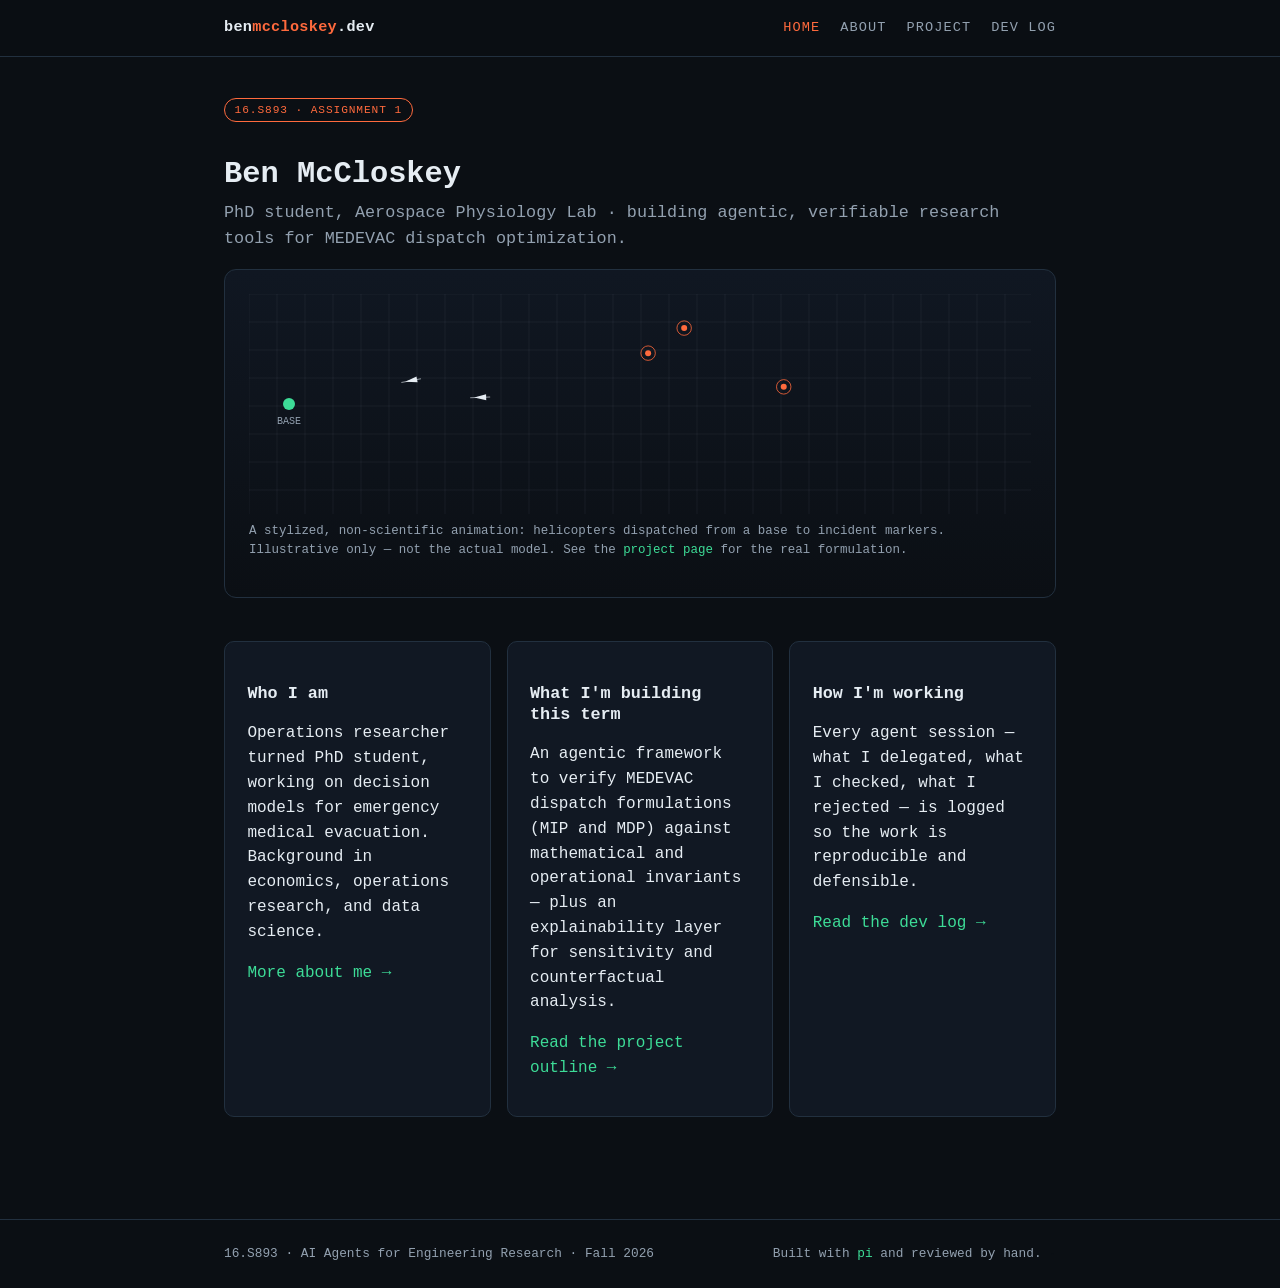
==== index.html @ aaf3ece5 "Add portfolio site draft (Assignment 1) Multi-page static site: home, about, project, dev log. Anima" ====
<!doctype html>
<html lang="en">
<head>
  <meta charset="utf-8" />
  <meta name="viewport" content="width=device-width, initial-scale=1" />
  <title>Ben McCloskey — 16.S893 Portfolio</title>
  <link rel="stylesheet" href="css/style.css" />
</head>
<body>
  <main>
    <div class="wrap">
      <span class="tag">16.S893 &middot; Assignment 1</span>
      <h1>Ben McCloskey</h1>
      <p class="lede">PhD student, Aerospace Physiology Lab &middot; building agentic, verifiable research tools for MEDEVAC dispatch optimization.</p>

      <div class="hero">
        <canvas id="dispatch-canvas" aria-label="Animated stylized MEDEVAC dispatch simulation" role="img"></canvas>
        <p class="hero-caption">A stylized, non-scientific animation: helicopters dispatched from a base to incident markers. Illustrative only — not the actual model. See the <a href="project.html">project page</a> for the real formulation.</p>
      </div>

      <div class="grid">
        <div class="card">
          <h3>Who I am</h3>
          <p>Operations researcher turned PhD student, working on decision models for emergency medical evacuation. Background in economics, operations research, and data science.</p>
          <p><a href="about.html">More about me →</a></p>
        </div>
        <div class="card">
          <h3>What I'm building this term</h3>
          <p>An agentic framework to verify MEDEVAC dispatch formulations (MIP and MDP) against mathematical and operational invariants — plus an explainability layer for sensitivity and counterfactual analysis.</p>
          <p><a href="project.html">Read the project outline →</a></p>
        </div>
        <div class="card">
          <h3>How I'm working</h3>
          <p>Every agent session — what I delegated, what I checked, what I rejected — is logged so the work is reproducible and defensible.</p>
          <p><a href="devlog.html">Read the dev log →</a></p>
        </div>
      </div>
    </div>
  </main>

  <script src="js/layout.js"></script>
  <script src="js/dispatch.js"></script>
</body>
</html>
---- css/style.css ----
:root {
  --bg: #0b0f14;
  --bg-panel: #111823;
  --fg: #e6edf3;
  --muted: #93a1b0;
  --accent: #ff6a3d;
  --accent-2: #3ddc97;
  --line: #22303f;
  --max-w: 880px;
}

* { box-sizing: border-box; }

html, body {
  margin: 0;
  padding: 0;
  background: var(--bg);
  color: var(--fg);
  font-family: "IBM Plex Mono", "SFMono-Regular", Consolas, monospace;
  line-height: 1.55;
}

a { color: var(--accent-2); text-decoration: none; }
a:hover { text-decoration: underline; }

.wrap {
  max-width: var(--max-w);
  margin: 0 auto;
  padding: 0 1.5rem;
}

header.site-header {
  border-bottom: 1px solid var(--line);
  padding: 1rem 0;
  position: sticky;
  top: 0;
  background: rgba(11, 15, 20, 0.92);
  backdrop-filter: blur(6px);
  z-index: 50;
}

.site-header .wrap {
  display: flex;
  align-items: center;
  justify-content: space-between;
  flex-wrap: wrap;
  gap: 0.75rem;
}

.brand {
  font-weight: 700;
  letter-spacing: 0.02em;
  color: var(--fg);
  font-size: 0.95rem;
}

.brand span { color: var(--accent); }

nav.main-nav ul {
  list-style: none;
  display: flex;
  gap: 1.25rem;
  margin: 0;
  padding: 0;
  font-size: 0.85rem;
}

nav.main-nav a {
  color: var(--muted);
  text-transform: uppercase;
  letter-spacing: 0.08em;
}

nav.main-nav a.active,
nav.main-nav a:hover {
  color: var(--accent);
  text-decoration: none;
}

main {
  padding: 2.5rem 0 4rem;
}

h1, h2, h3 {
  font-weight: 700;
  line-height: 1.25;
}

h1 { font-size: 1.9rem; margin-bottom: 0.4rem; }
h2 { font-size: 1.25rem; margin-top: 2.2rem; color: var(--accent-2); }
h3 { font-size: 1.05rem; margin-top: 1.4rem; }

p.lede {
  color: var(--muted);
  font-size: 1.05rem;
  margin-top: 0.2rem;
}

.tag {
  display: inline-block;
  font-size: 0.7rem;
  letter-spacing: 0.08em;
  text-transform: uppercase;
  color: var(--accent);
  border: 1px solid var(--accent);
  border-radius: 999px;
  padding: 0.15rem 0.6rem;
  margin-bottom: 0.8rem;
}

.card {
  background: var(--bg-panel);
  border: 1px solid var(--line);
  border-radius: 10px;
  padding: 1.2rem 1.4rem;
  margin: 1.2rem 0;
}

.grid {
  display: grid;
  grid-template-columns: repeat(auto-fit, minmax(220px, 1fr));
  gap: 1rem;
  margin: 1.2rem 0;
}

ul.clean { padding-left: 1.1rem; }
ul.clean li { margin-bottom: 0.4rem; }

table {
  width: 100%;
  border-collapse: collapse;
  margin: 1rem 0;
  font-size: 0.85rem;
}

th, td {
  text-align: left;
  padding: 0.5rem 0.6rem;
  border-bottom: 1px solid var(--line);
  vertical-align: top;
}

th { color: var(--muted); text-transform: uppercase; font-size: 0.72rem; letter-spacing: 0.05em; }

footer.site-footer {
  border-top: 1px solid var(--line);
  padding: 1.5rem 0;
  color: var(--muted);
  font-size: 0.8rem;
}

footer.site-footer .wrap {
  display: flex;
  justify-content: space-between;
  flex-wrap: wrap;
  gap: 0.5rem;
}

.egg-dot {
  color: var(--bg);
  cursor: default;
  user-select: none;
  font-size: 0.7rem;
}

.egg-dot:hover { color: var(--line); }

/* ---- Hero / animation ---- */

.hero {
  border: 1px solid var(--line);
  border-radius: 12px;
  background: linear-gradient(180deg, #101722, #0b0f14);
  padding: 1.5rem;
  margin-bottom: 1.5rem;
  overflow: hidden;
  position: relative;
}

#dispatch-canvas {
  width: 100%;
  height: 220px;
  display: block;
}

.hero-caption {
  color: var(--muted);
  font-size: 0.78rem;
  margin-top: 0.5rem;
}

/* ---- Devlog ---- */

.log-entry {
  border-left: 2px solid var(--line);
  padding-left: 1rem;
  margin-bottom: 1.6rem;
}

.log-entry .log-date {
  color: var(--accent);
  font-size: 0.78rem;
  letter-spacing: 0.05em;
  text-transform: uppercase;
}

.badge {
  display: inline-block;
  font-size: 0.68rem;
  padding: 0.1rem 0.45rem;
  border-radius: 4px;
  margin-right: 0.3rem;
  text-transform: uppercase;
  letter-spacing: 0.04em;
}

.badge.delegated { background: rgba(61, 220, 151, 0.12); color: var(--accent-2); border: 1px solid rgba(61,220,151,0.35); }
.badge.checked   { background: rgba(255, 106, 61, 0.12); color: var(--accent); border: 1px solid rgba(255,106,61,0.35); }
.badge.rejected  { background: rgba(255, 255, 255, 0.08); color: var(--muted); border: 1px solid var(--line); }

/* ---- Easter egg overlay ---- */

#egg-overlay {
  position: fixed;
  inset: 0;
  pointer-events: none;
  z-index: 999;
  overflow: hidden;
  display: none;
}

#egg-overlay.active { display: block; }

.heli {
  position: absolute;
  top: 40%;
  left: -10%;
  font-size: 2.4rem;
  transform: scaleX(-1);
  animation: fly 3.2s linear forwards;
}

@keyframes fly {
  from { left: -10%; top: 60%; }
  to   { left: 110%; top: 15%; }
}

.egg-note {
  position: fixed;
  bottom: 1.5rem;
  right: 1.5rem;
  background: var(--bg-panel);
  border: 1px solid var(--accent);
  color: var(--fg);
  padding: 0.7rem 1rem;
  border-radius: 8px;
  font-size: 0.8rem;
  max-width: 260px;
  opacity: 0;
  transition: opacity 0.4s ease;
}

.egg-note.show { opacity: 1; }

@media (max-width: 600px) {
  nav.main-nav ul { gap: 0.8rem; font-size: 0.75rem; }
  h1 { font-size: 1.5rem; }
}
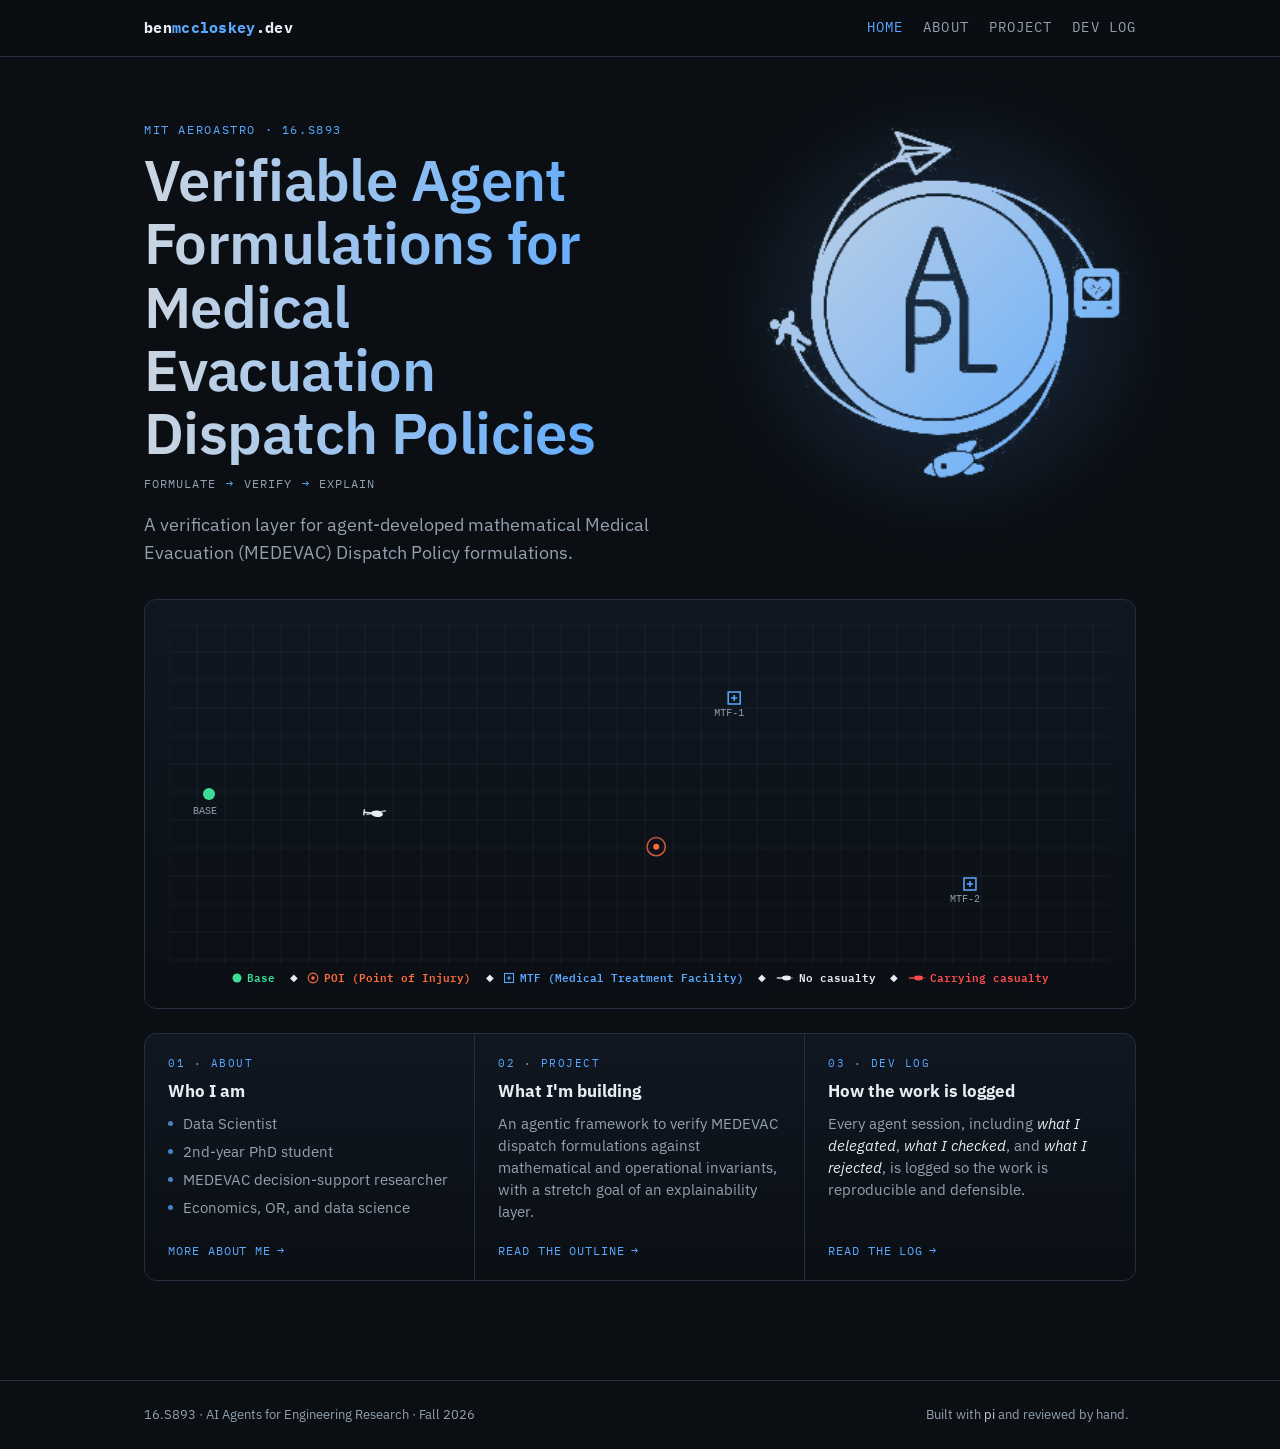
==== commit a7987145: "Update portfolio site and project proposal" ====
--- a/index.html
+++ b/index.html
@@ -4,41 +4,82 @@
   <meta charset="utf-8" />
   <meta name="viewport" content="width=device-width, initial-scale=1" />
   <title>Ben McCloskey — 16.S893 Portfolio</title>
-  <link rel="stylesheet" href="css/style.css" />
+  <link rel="preconnect" href="https://fonts.googleapis.com" />
+  <link rel="preconnect" href="https://fonts.gstatic.com" crossorigin />
+  <link href="https://fonts.googleapis.com/css2?family=IBM+Plex+Mono:wght@400;500;600;700&family=IBM+Plex+Sans:wght@400;500;600;700&display=swap" rel="stylesheet" />
+  <link rel="stylesheet" href="css/style.css?v=15" />
+  <noscript><style>body{opacity:1 !important;}</style></noscript>
 </head>
 <body>
   <main>
     <div class="wrap">
-      <span class="tag">16.S893 &middot; Assignment 1</span>
-      <h1>Ben McCloskey</h1>
-      <p class="lede">PhD student, Aerospace Physiology Lab &middot; building agentic, verifiable research tools for MEDEVAC dispatch optimization.</p>
+      <div class="hero-top">
+        <div class="hero-text">
+          <span class="eyebrow">MIT AeroAstro &middot; 16.S893</span>
+          <h1 class="hero-title">Verifiable Agent Formulations for Medical Evacuation Dispatch Policies</h1>
+          <p class="pipeline">Formulate <span class="arrow">&rarr;</span> Verify <span class="arrow">&rarr;</span> Explain</p>
+          <p class="lede">A verification layer for agent-developed mathematical Medical Evacuation (MEDEVAC) Dispatch Policy formulations.</p>
+        </div>
+        <div class="hero-figure">
+          <span class="apl-mark" role="img" aria-label="APL logo"></span>
+        </div>
+      </div>
 
       <div class="hero">
         <canvas id="dispatch-canvas" aria-label="Animated stylized MEDEVAC dispatch simulation" role="img"></canvas>
-        <p class="hero-caption">A stylized, non-scientific animation: helicopters dispatched from a base to incident markers. Illustrative only — not the actual model. See the <a href="project.html">project page</a> for the real formulation.</p>
+        <ul class="hero-legend">
+          <li class="legend-base">
+            <svg class="icon" viewBox="0 0 16 16" width="12" height="12" aria-hidden="true"><circle cx="8" cy="8" r="6" fill="currentColor"/></svg>
+            Base
+          </li>
+          <li class="legend-poi">
+            <svg class="icon" viewBox="0 0 16 16" width="12" height="12" aria-hidden="true"><circle cx="8" cy="8" r="6.5" fill="none" stroke="currentColor" stroke-width="1.4"/><circle cx="8" cy="8" r="2.4" fill="currentColor"/></svg>
+            POI (Point of Injury)
+          </li>
+          <li class="legend-mtf">
+            <svg class="icon" viewBox="0 0 16 16" width="12" height="12" aria-hidden="true"><rect x="2" y="2" width="12" height="12" fill="none" stroke="currentColor" stroke-width="1.4"/><path d="M8 5v6M5 8h6" stroke="currentColor" stroke-width="1.4"/></svg>
+            MTF (Medical Treatment Facility)
+          </li>
+          <li class="legend-heli-empty">
+            <svg class="icon" viewBox="0 0 24 16" width="18" height="12" aria-hidden="true"><line x1="1" y1="8" x2="9" y2="8" stroke="currentColor" stroke-width="1.6"/><ellipse cx="14" cy="8" rx="6" ry="3.2" fill="currentColor"/><line x1="3" y1="8" x2="23" y2="8" stroke="currentColor" stroke-width="1" opacity="0.6"/></svg>
+            No casualty
+          </li>
+          <li class="legend-heli-casualty">
+            <svg class="icon" viewBox="0 0 24 16" width="18" height="12" aria-hidden="true"><line x1="1" y1="8" x2="9" y2="8" stroke="currentColor" stroke-width="1.6"/><ellipse cx="14" cy="8" rx="6" ry="3.2" fill="currentColor"/><line x1="3" y1="8" x2="23" y2="8" stroke="currentColor" stroke-width="1" opacity="0.6"/></svg>
+            Carrying casualty
+          </li>
+        </ul>
       </div>
 
-      <div class="grid">
-        <div class="card">
+      <div class="entry-grid">
+        <article class="entry-card">
+          <span class="entry-kicker">01 &middot; About</span>
           <h3>Who I am</h3>
-          <p>Operations researcher turned PhD student, working on decision models for emergency medical evacuation. Background in economics, operations research, and data science.</p>
-          <p><a href="about.html">More about me →</a></p>
-        </div>
-        <div class="card">
-          <h3>What I'm building this term</h3>
-          <p>An agentic framework to verify MEDEVAC dispatch formulations (MIP and MDP) against mathematical and operational invariants — plus an explainability layer for sensitivity and counterfactual analysis.</p>
-          <p><a href="project.html">Read the project outline →</a></p>
-        </div>
-        <div class="card">
-          <h3>How I'm working</h3>
-          <p>Every agent session — what I delegated, what I checked, what I rejected — is logged so the work is reproducible and defensible.</p>
-          <p><a href="devlog.html">Read the dev log →</a></p>
-        </div>
+          <ul class="entry-list">
+            <li>Data Scientist</li>
+            <li>2nd-year PhD student</li>
+            <li>MEDEVAC decision-support researcher</li>
+            <li>Economics, OR, and data science</li>
+          </ul>
+          <a class="entry-link" href="about.html">More about me <span aria-hidden="true">&rarr;</span></a>
+        </article>
+        <article class="entry-card">
+          <span class="entry-kicker">02 &middot; Project</span>
+          <h3>What I'm building</h3>
+          <p>An agentic framework to verify MEDEVAC dispatch formulations against mathematical and operational invariants, with a stretch goal of an explainability layer.</p>
+          <a class="entry-link" href="project.html">Read the outline <span aria-hidden="true">&rarr;</span></a>
+        </article>
+        <article class="entry-card">
+          <span class="entry-kicker">03 &middot; Dev log</span>
+          <h3>How the work is logged</h3>
+          <p>Every agent session, including <em>what I delegated</em>, <em>what I checked</em>, and <em>what I rejected</em>, is logged so the work is reproducible and defensible.</p>
+          <a class="entry-link" href="devlog.html">Read the log <span aria-hidden="true">&rarr;</span></a>
+        </article>
       </div>
     </div>
   </main>
 
-  <script src="js/layout.js"></script>
+  <script src="js/layout.js?v=5"></script>
   <script src="js/dispatch.js"></script>
 </body>
 </html>
--- a/css/style.css
+++ b/css/style.css
@@ -3,10 +3,12 @@
   --bg-panel: #111823;
   --fg: #e6edf3;
   --muted: #93a1b0;
-  --accent: #ff6a3d;
-  --accent-2: #3ddc97;
+  --accent: #5aa9ff;
+  --accent-2: #cbd5e1;
   --line: #22303f;
-  --max-w: 880px;
+  --max-w: 1040px;
+  --font-sans: "IBM Plex Sans", -apple-system, BlinkMacSystemFont, "Segoe UI", sans-serif;
+  --font-mono: "IBM Plex Mono", "SFMono-Regular", Consolas, monospace;
 }
 
 * { box-sizing: border-box; }
@@ -16,7 +18,7 @@
   padding: 0;
   background: var(--bg);
   color: var(--fg);
-  font-family: "IBM Plex Mono", "SFMono-Regular", Consolas, monospace;
+  font-family: var(--font-sans);
   line-height: 1.55;
 }
 
@@ -48,6 +50,7 @@
 }
 
 .brand {
+  font-family: var(--font-mono);
   font-weight: 700;
   letter-spacing: 0.02em;
   color: var(--fg);
@@ -63,6 +66,7 @@
   margin: 0;
   padding: 0;
   font-size: 0.85rem;
+  font-family: var(--font-mono);
 }
 
 nav.main-nav a {
@@ -78,7 +82,7 @@
 }
 
 main {
-  padding: 2.5rem 0 4rem;
+  padding: 4rem 0 5rem;
 }
 
 h1, h2, h3 {
@@ -90,14 +94,116 @@
 h2 { font-size: 1.25rem; margin-top: 2.2rem; color: var(--accent-2); }
 h3 { font-size: 1.05rem; margin-top: 1.4rem; }
 
+.eyebrow {
+  display: block;
+  font-family: var(--font-mono);
+  font-size: 0.72rem;
+  letter-spacing: 0.14em;
+  text-transform: uppercase;
+  color: var(--accent);
+  margin-bottom: 0.6rem;
+}
+
+.hero-top {
+  display: flex;
+  align-items: flex-start;
+  justify-content: space-between;
+  gap: 2rem;
+}
+
+.hero-text {
+  flex: 1 1 auto;
+  min-width: 0;
+}
+
+.hero-figure {
+  flex: 0 0 auto;
+  display: flex;
+  align-items: center;
+  justify-content: center;
+  padding-top: 0.4rem;
+  position: relative;
+}
+
+.hero-figure::before {
+  content: "";
+  position: absolute;
+  inset: -10%;
+  border-radius: 50%;
+  background: radial-gradient(circle, rgba(90, 169, 255, 0.22), rgba(90, 169, 255, 0) 70%);
+  filter: blur(18px);
+  z-index: 0;
+}
+
+.apl-mark {
+  display: block;
+  width: clamp(200px, 30vw, 380px);
+  height: clamp(200px, 30vw, 380px);
+  position: relative;
+  z-index: 1;
+  background: linear-gradient(135deg, var(--accent-2), var(--accent));
+  -webkit-mask-image: url("../figures/apl-logo-transparent.png");
+  mask-image: url("../figures/apl-logo-transparent.png");
+  -webkit-mask-repeat: no-repeat;
+  mask-repeat: no-repeat;
+  -webkit-mask-size: contain;
+  mask-size: contain;
+  -webkit-mask-position: center;
+  mask-position: center;
+  filter: drop-shadow(0 0 0.5rem rgba(90, 169, 255, 0.5))
+          drop-shadow(0 0 1.5rem rgba(203, 213, 225, 0.3));
+}
+
+@media (max-width: 640px) {
+  .hero-top {
+    flex-direction: column;
+    align-items: flex-start;
+  }
+
+  .hero-figure {
+    padding-top: 0;
+  }
+}
+
+.hero-title {
+  font-size: clamp(2.2rem, 6vw, 3.6rem);
+  font-weight: 600;
+  letter-spacing: -0.01em;
+  line-height: 1.1;
+  max-width: 14ch;
+  margin: 0 0 0.6rem;
+  background: linear-gradient(90deg, var(--accent-2), var(--accent));
+  -webkit-background-clip: text;
+  background-clip: text;
+  -webkit-text-fill-color: transparent;
+  color: transparent;
+}
+
+.pipeline {
+  font-family: var(--font-mono);
+  text-transform: uppercase;
+  letter-spacing: 0.08em;
+  font-size: 0.78rem;
+  color: var(--muted);
+  margin: 0 0 1rem;
+}
+
+.pipeline .arrow {
+  color: var(--accent);
+  margin: 0 0.15em;
+}
+
 p.lede {
   color: var(--muted);
-  font-size: 1.05rem;
+  font-size: 1.15rem;
+  max-width: 36em;
   margin-top: 0.2rem;
+  margin-bottom: 2rem;
 }
 
 .tag {
   display: inline-block;
+  font-family: var(--font-mono);
   font-size: 0.7rem;
   letter-spacing: 0.08em;
   text-transform: uppercase;
@@ -106,6 +212,71 @@
   border-radius: 999px;
   padding: 0.15rem 0.6rem;
   margin-bottom: 0.8rem;
+}
+
+.avatar {
+  display: block;
+  width: 220px;
+  height: 220px;
+  margin: 0 auto 1.2rem;
+  border-radius: 50%;
+  object-fit: cover;
+}
+
+.about-title {
+  text-align: center;
+}
+
+.about-lede {
+  text-align: center;
+  margin: 0 auto 2rem;
+}
+
+.social-links {
+  display: flex;
+  justify-content: center;
+  gap: 1.6rem;
+  margin-top: 0.8rem;
+}
+
+.social-links a {
+  display: inline-flex;
+  align-items: center;
+  justify-content: center;
+  color: var(--muted);
+  transition: color 0.15s ease;
+}
+
+.social-links a:hover,
+.social-links a:focus-visible {
+  color: var(--accent);
+}
+
+ul.social-links-list {
+  display: flex;
+  justify-content: center;
+  align-items: center;
+  gap: 2rem;
+  list-style: none;
+  padding-left: 0;
+  margin: 2rem 0 0;
+}
+
+ul.social-links-list li {
+  margin-bottom: 0;
+}
+
+ul.social-links-list a {
+  display: inline-flex;
+  align-items: center;
+  justify-content: center;
+  color: var(--muted);
+  transition: color 0.15s ease;
+}
+
+ul.social-links-list a:hover,
+ul.social-links-list a:focus-visible {
+  color: var(--accent);
 }
 
 .card {
@@ -113,7 +284,24 @@
   border: 1px solid var(--line);
   border-radius: 10px;
   padding: 1.2rem 1.4rem;
-  margin: 1.2rem 0;
+}
+
+.card h3 { margin-top: 0; }
+
+.about-card {
+  margin-bottom: 2.4rem;
+}
+
+.about-card .entry-kicker {
+  font-size: 1.15rem;
+  letter-spacing: 0.08em;
+  margin-bottom: 0.9rem;
+}
+
+.about-card .entry-list li {
+  font-size: 1.08rem;
+  line-height: 1.6;
+  color: var(--fg);
 }
 
 .grid {
@@ -121,6 +309,246 @@
   grid-template-columns: repeat(auto-fit, minmax(220px, 1fr));
   gap: 1rem;
   margin: 1.2rem 0;
+}
+
+.grid .card { margin: 0; }
+
+.photo-grid {
+  display: grid;
+  grid-template-columns: repeat(3, minmax(0, 1fr));
+  gap: 0.9rem;
+  margin: 1.4rem 0 2rem;
+}
+
+.photo-grid figure {
+  position: relative;
+  margin: 0;
+  border-radius: 10px;
+  overflow: hidden;
+  border: 1px solid var(--line);
+  background: var(--bg-panel);
+}
+
+.photo-grid img {
+  display: block;
+  width: 100%;
+  height: 190px;
+  object-fit: cover;
+}
+
+.photo-grid figcaption {
+  position: absolute;
+  inset: auto 0 0 0;
+  padding: 0.5rem 0.6rem;
+  font-size: 0.7rem;
+  line-height: 1.35;
+  color: var(--fg);
+  background: linear-gradient(180deg, rgba(11,15,20,0) 0%, rgba(11,15,20,0.92) 55%);
+  opacity: 0;
+  transform: translateY(6px);
+  transition: opacity 160ms ease, transform 160ms ease;
+}
+
+.photo-grid figure:hover figcaption,
+.photo-grid figure:focus-within figcaption {
+  opacity: 1;
+  transform: translateY(0);
+}
+
+.photo-grid figcaption a {
+  color: var(--accent-2);
+}
+
+.photo-grid figcaption a:hover {
+  color: var(--accent);
+}
+
+.photo-grid a.photo-link {
+  display: block;
+}
+
+.photo-grid a.photo-link:focus-visible {
+  outline: 2px solid var(--accent);
+  outline-offset: 2px;
+}
+
+@media (max-width: 700px) {
+  .photo-grid {
+    grid-template-columns: 1fr;
+  }
+}
+
+.entry-grid {
+  display: grid;
+  grid-template-columns: repeat(3, minmax(0, 1fr));
+  gap: 0;
+  margin: 0 0 1.2rem;
+  border: 1px solid var(--line);
+  border-radius: 12px;
+  overflow: hidden;
+  background: linear-gradient(180deg, #101722, #0b0f14);
+}
+
+.entry-card {
+  display: flex;
+  flex-direction: column;
+  min-width: 0;
+  padding: 1.35rem 1.45rem 1.25rem;
+  border-right: 1px solid var(--line);
+  transition: background 180ms ease;
+  position: relative;
+  overflow: hidden;
+}
+
+.entry-card:last-child {
+  border-right: none;
+}
+
+.entry-card:hover {
+  background: rgba(90, 169, 255, 0.05);
+}
+
+.entry-kicker {
+  display: block;
+  font-family: var(--font-mono);
+  font-size: 0.68rem;
+  letter-spacing: 0.14em;
+  text-transform: uppercase;
+  color: var(--accent);
+  margin-bottom: 0.55rem;
+}
+
+.entry-card h3 {
+  margin: 0 0 0.7rem;
+  font-size: 1.05rem;
+  line-height: 1.25;
+}
+
+.entry-card p {
+  color: var(--muted);
+  font-size: 0.92rem;
+  line-height: 1.5;
+  margin: 0 0 1.15rem;
+  flex: 1 1 auto;
+  min-width: 0;
+  max-width: 100%;
+  white-space: normal;
+  overflow-wrap: break-word;
+}
+
+.entry-card em {
+  font-style: italic;
+  color: var(--fg);
+}
+
+.entry-list {
+  list-style: none;
+  margin: 0 0 1.15rem;
+  padding: 0;
+  flex: 1 1 auto;
+  min-width: 0;
+}
+
+.entry-list li {
+  position: relative;
+  padding-left: 0.9rem;
+  margin-bottom: 0.42rem;
+  color: var(--muted);
+  font-size: 0.92rem;
+  line-height: 1.45;
+}
+
+.entry-list li:last-child {
+  margin-bottom: 0;
+}
+
+.entry-list li::before {
+  content: "";
+  position: absolute;
+  left: 0;
+  top: 0.55em;
+  width: 0.32rem;
+  height: 0.32rem;
+  border-radius: 50%;
+  background: var(--accent);
+  opacity: 0.75;
+}
+
+.entry-sublist {
+  list-style: none;
+  margin: 0.5rem 0 0.42rem;
+  padding: 0;
+}
+
+.entry-sublist li {
+  position: relative;
+  padding-left: 2rem;
+  margin-bottom: 0.42rem;
+  color: var(--muted);
+  font-size: 0.92rem;
+  line-height: 1.45;
+}
+
+.entry-sublist li:last-child {
+  margin-bottom: 0;
+}
+
+.entry-sublist li::before {
+  content: "";
+  position: absolute;
+  left: 1.15rem;
+  top: 0.55em;
+  width: 0.26rem;
+  height: 0.26rem;
+  border-radius: 50%;
+  background: var(--accent);
+  opacity: 0.55;
+}
+
+.about-card .entry-sublist li {
+  font-size: 0.96rem;
+  line-height: 1.5;
+  color: var(--fg);
+}
+
+.entry-link {
+  font-family: var(--font-mono);
+  font-size: 0.72rem;
+  letter-spacing: 0.08em;
+  text-transform: uppercase;
+  color: var(--accent);
+  margin-top: auto;
+  display: inline-flex;
+  align-items: center;
+  gap: 0.35rem;
+  width: fit-content;
+}
+
+.entry-link::after {
+  content: "";
+  position: absolute;
+  inset: 0;
+}
+
+.entry-link:hover {
+  color: var(--fg);
+  text-decoration: none;
+}
+
+@media (max-width: 800px) {
+  .entry-grid {
+    grid-template-columns: 1fr;
+  }
+
+  .entry-card {
+    border-right: none;
+    border-bottom: 1px solid var(--line);
+    padding: 1.25rem 1.2rem 1.15rem;
+  }
+
+  .entry-card:last-child {
+    border-bottom: none;
+  }
 }
 
 ul.clean { padding-left: 1.1rem; }
@@ -179,15 +607,52 @@
 
 #dispatch-canvas {
   width: 100%;
-  height: 220px;
+  height: 340px;
   display: block;
 }
 
-.hero-caption {
-  color: var(--muted);
-  font-size: 0.78rem;
-  margin-top: 0.5rem;
-}
+.hero-legend {
+  display: flex;
+  flex-wrap: nowrap;
+  align-items: center;
+  justify-content: center;
+  gap: 0;
+  list-style: none;
+  margin: 0.5rem 0 0;
+  padding: 0;
+  font-family: var(--font-mono);
+  font-size: 0.66rem;
+  line-height: 1;
+  overflow-x: auto;
+  white-space: nowrap;
+  text-align: center;
+}
+
+.hero-legend li {
+  display: flex;
+  align-items: center;
+  gap: 0.3rem;
+  font-weight: 600;
+}
+
+.hero-legend li:not(:last-child)::after {
+  content: "\25C6"; /* white diamond separator */
+  color: #e6edf3;
+  margin: 0 0.6rem;
+  font-weight: 400;
+  font-size: 0.6rem;
+}
+
+.hero-legend .icon {
+  flex: none;
+  display: block;
+}
+
+.legend-base { color: #3ddc97; }
+.legend-poi { color: #ff6a3d; }
+.legend-mtf { color: #5aa9ff; }
+.legend-heli-empty { color: #e6edf3; }
+.legend-heli-casualty { color: #ff4d4f; }
 
 /* ---- Devlog ---- */
 
@@ -214,8 +679,8 @@
   letter-spacing: 0.04em;
 }
 
-.badge.delegated { background: rgba(61, 220, 151, 0.12); color: var(--accent-2); border: 1px solid rgba(61,220,151,0.35); }
-.badge.checked   { background: rgba(255, 106, 61, 0.12); color: var(--accent); border: 1px solid rgba(255,106,61,0.35); }
+.badge.delegated { background: rgba(203, 213, 225, 0.14); color: var(--accent-2); border: 1px solid rgba(203,213,225,0.35); }
+.badge.checked   { background: rgba(90, 169, 255, 0.14); color: var(--accent); border: 1px solid rgba(90,169,255,0.35); }
 .badge.rejected  { background: rgba(255, 255, 255, 0.08); color: var(--muted); border: 1px solid var(--line); }
 
 /* ---- Easter egg overlay ---- */
@@ -265,4 +730,24 @@
 @media (max-width: 600px) {
   nav.main-nav ul { gap: 0.8rem; font-size: 0.75rem; }
   h1 { font-size: 1.5rem; }
-}
+  #dispatch-canvas { height: 220px; }
+}
+
+/* ---- Page transition: fade ---- */
+
+body {
+  opacity: 0;
+  transition: opacity 450ms ease;
+}
+
+body.page-ready {
+  opacity: 1;
+}
+
+body.page-leaving {
+  opacity: 0;
+}
+
+@media (prefers-reduced-motion: reduce) {
+  body { opacity: 1 !important; transition: none !important; }
+}
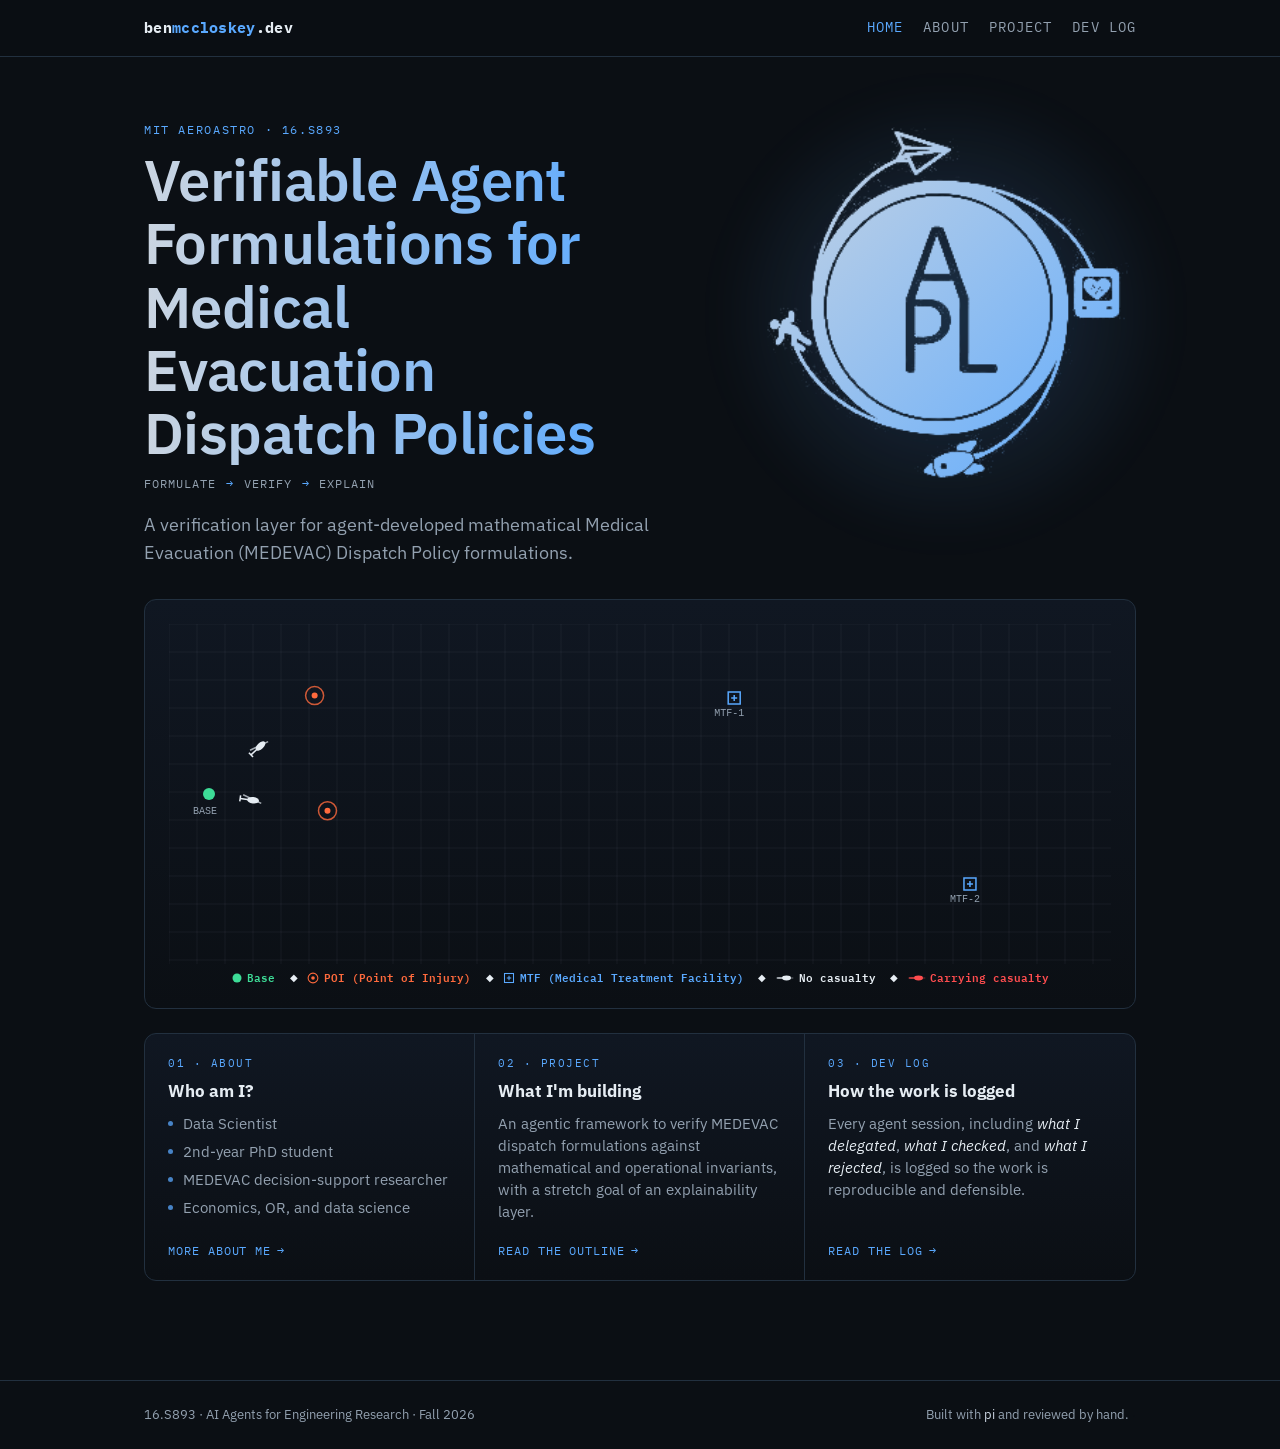
==== commit aa0fd856: "Update portfolio site." ====
--- a/index.html
+++ b/index.html
@@ -54,7 +54,7 @@
       <div class="entry-grid">
         <article class="entry-card">
           <span class="entry-kicker">01 &middot; About</span>
-          <h3>Who I am</h3>
+          <h3>Who am I?</h3>
           <ul class="entry-list">
             <li>Data Scientist</li>
             <li>2nd-year PhD student</li>
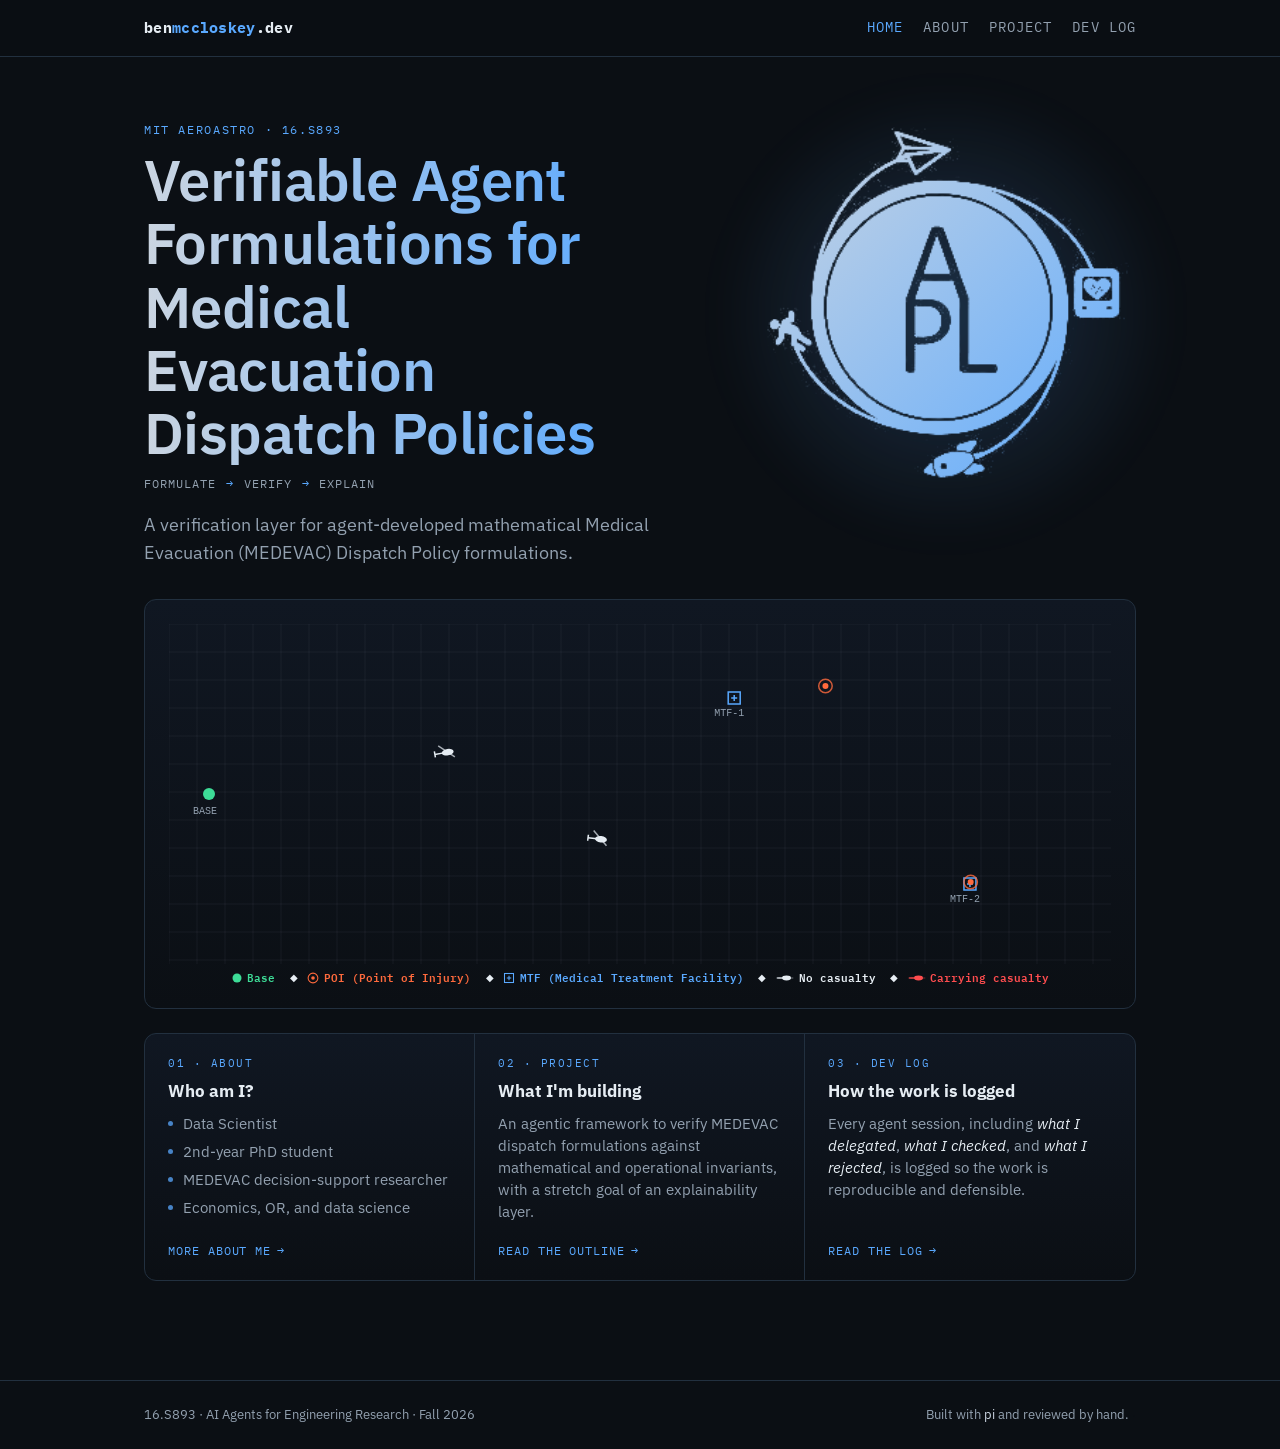
==== commit 4dd5decb: "Restore root Pages entry after moving HTML into pages/" ====
--- a/index.html
+++ b/index.html
@@ -2,84 +2,12 @@
 <html lang="en">
 <head>
   <meta charset="utf-8" />
-  <meta name="viewport" content="width=device-width, initial-scale=1" />
-  <title>Ben McCloskey — 16.S893 Portfolio</title>
-  <link rel="preconnect" href="https://fonts.googleapis.com" />
-  <link rel="preconnect" href="https://fonts.gstatic.com" crossorigin />
-  <link href="https://fonts.googleapis.com/css2?family=IBM+Plex+Mono:wght@400;500;600;700&family=IBM+Plex+Sans:wght@400;500;600;700&display=swap" rel="stylesheet" />
-  <link rel="stylesheet" href="css/style.css?v=15" />
-  <noscript><style>body{opacity:1 !important;}</style></noscript>
+  <meta http-equiv="refresh" content="0; url=pages/index.html" />
+  <link rel="canonical" href="pages/index.html" />
+  <title>Redirecting</title>
+  <script>location.replace("pages/index.html");</script>
 </head>
 <body>
-  <main>
-    <div class="wrap">
-      <div class="hero-top">
-        <div class="hero-text">
-          <span class="eyebrow">MIT AeroAstro &middot; 16.S893</span>
-          <h1 class="hero-title">Verifiable Agent Formulations for Medical Evacuation Dispatch Policies</h1>
-          <p class="pipeline">Formulate <span class="arrow">&rarr;</span> Verify <span class="arrow">&rarr;</span> Explain</p>
-          <p class="lede">A verification layer for agent-developed mathematical Medical Evacuation (MEDEVAC) Dispatch Policy formulations.</p>
-        </div>
-        <div class="hero-figure">
-          <span class="apl-mark" role="img" aria-label="APL logo"></span>
-        </div>
-      </div>
-
-      <div class="hero">
-        <canvas id="dispatch-canvas" aria-label="Animated stylized MEDEVAC dispatch simulation" role="img"></canvas>
-        <ul class="hero-legend">
-          <li class="legend-base">
-            <svg class="icon" viewBox="0 0 16 16" width="12" height="12" aria-hidden="true"><circle cx="8" cy="8" r="6" fill="currentColor"/></svg>
-            Base
-          </li>
-          <li class="legend-poi">
-            <svg class="icon" viewBox="0 0 16 16" width="12" height="12" aria-hidden="true"><circle cx="8" cy="8" r="6.5" fill="none" stroke="currentColor" stroke-width="1.4"/><circle cx="8" cy="8" r="2.4" fill="currentColor"/></svg>
-            POI (Point of Injury)
-          </li>
-          <li class="legend-mtf">
-            <svg class="icon" viewBox="0 0 16 16" width="12" height="12" aria-hidden="true"><rect x="2" y="2" width="12" height="12" fill="none" stroke="currentColor" stroke-width="1.4"/><path d="M8 5v6M5 8h6" stroke="currentColor" stroke-width="1.4"/></svg>
-            MTF (Medical Treatment Facility)
-          </li>
-          <li class="legend-heli-empty">
-            <svg class="icon" viewBox="0 0 24 16" width="18" height="12" aria-hidden="true"><line x1="1" y1="8" x2="9" y2="8" stroke="currentColor" stroke-width="1.6"/><ellipse cx="14" cy="8" rx="6" ry="3.2" fill="currentColor"/><line x1="3" y1="8" x2="23" y2="8" stroke="currentColor" stroke-width="1" opacity="0.6"/></svg>
-            No casualty
-          </li>
-          <li class="legend-heli-casualty">
-            <svg class="icon" viewBox="0 0 24 16" width="18" height="12" aria-hidden="true"><line x1="1" y1="8" x2="9" y2="8" stroke="currentColor" stroke-width="1.6"/><ellipse cx="14" cy="8" rx="6" ry="3.2" fill="currentColor"/><line x1="3" y1="8" x2="23" y2="8" stroke="currentColor" stroke-width="1" opacity="0.6"/></svg>
-            Carrying casualty
-          </li>
-        </ul>
-      </div>
-
-      <div class="entry-grid">
-        <article class="entry-card">
-          <span class="entry-kicker">01 &middot; About</span>
-          <h3>Who am I?</h3>
-          <ul class="entry-list">
-            <li>Data Scientist</li>
-            <li>2nd-year PhD student</li>
-            <li>MEDEVAC decision-support researcher</li>
-            <li>Economics, OR, and data science</li>
-          </ul>
-          <a class="entry-link" href="about.html">More about me <span aria-hidden="true">&rarr;</span></a>
-        </article>
-        <article class="entry-card">
-          <span class="entry-kicker">02 &middot; Project</span>
-          <h3>What I'm building</h3>
-          <p>An agentic framework to verify MEDEVAC dispatch formulations against mathematical and operational invariants, with a stretch goal of an explainability layer.</p>
-          <a class="entry-link" href="project.html">Read the outline <span aria-hidden="true">&rarr;</span></a>
-        </article>
-        <article class="entry-card">
-          <span class="entry-kicker">03 &middot; Dev log</span>
-          <h3>How the work is logged</h3>
-          <p>Every agent session, including <em>what I delegated</em>, <em>what I checked</em>, and <em>what I rejected</em>, is logged so the work is reproducible and defensible.</p>
-          <a class="entry-link" href="devlog.html">Read the log <span aria-hidden="true">&rarr;</span></a>
-        </article>
-      </div>
-    </div>
-  </main>
-
-  <script src="js/layout.js?v=5"></script>
-  <script src="js/dispatch.js"></script>
+  <p><a href="pages/index.html">Continue to the site</a></p>
 </body>
 </html>
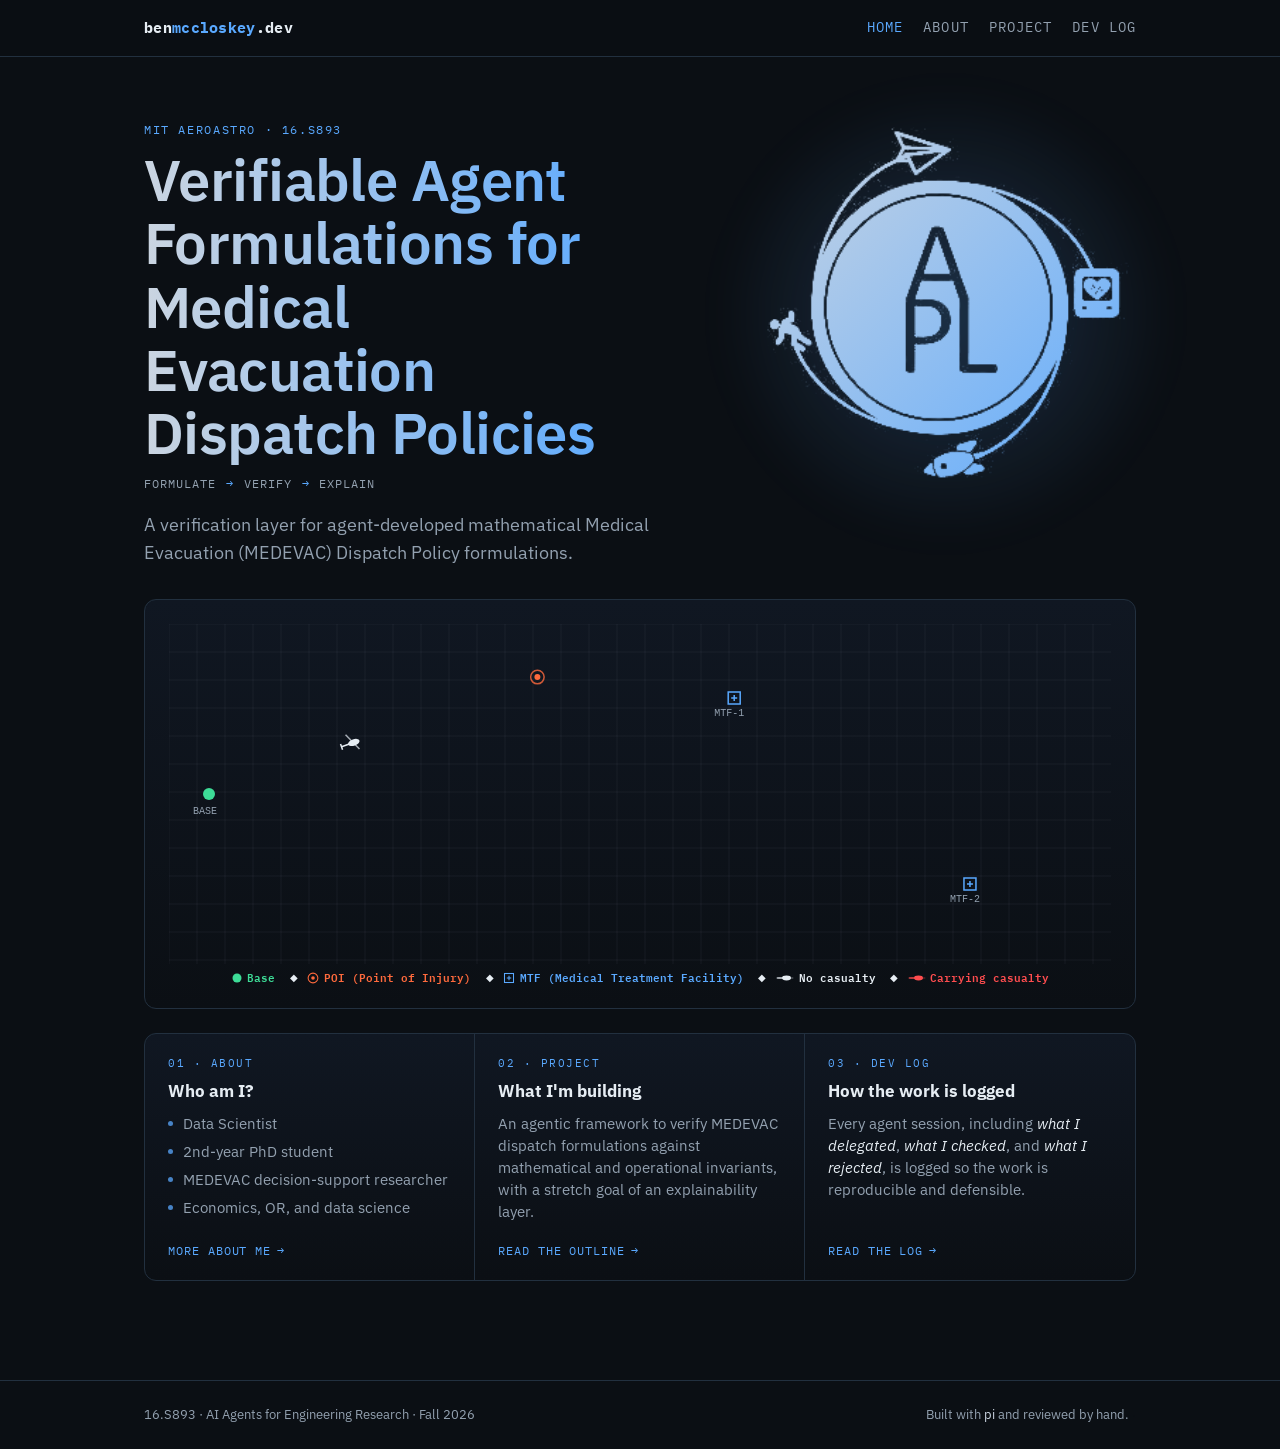
==== commit 36ddd017: "Hand class URL into pages/ without Jekyll taking over" ====
--- a/index.html
+++ b/index.html
@@ -2,12 +2,23 @@
 <html lang="en">
 <head>
   <meta charset="utf-8" />
+  <meta name="viewport" content="width=device-width, initial-scale=1" />
   <meta http-equiv="refresh" content="0; url=pages/index.html" />
   <link rel="canonical" href="pages/index.html" />
-  <title>Redirecting</title>
+  <title>Ben McCloskey — 16.S893 Portfolio</title>
+  <style>
+    html, body {
+      margin: 0;
+      background: #0b0f14;
+      color: #93a1b0;
+      font-family: "IBM Plex Sans", sans-serif;
+    }
+    a { color: #5aa9ff; }
+    p { margin: 2rem auto; max-width: 40rem; padding: 0 1.5rem; }
+  </style>
   <script>location.replace("pages/index.html");</script>
 </head>
 <body>
-  <p><a href="pages/index.html">Continue to the site</a></p>
+  <p><a href="pages/index.html">Open the site</a></p>
 </body>
 </html>
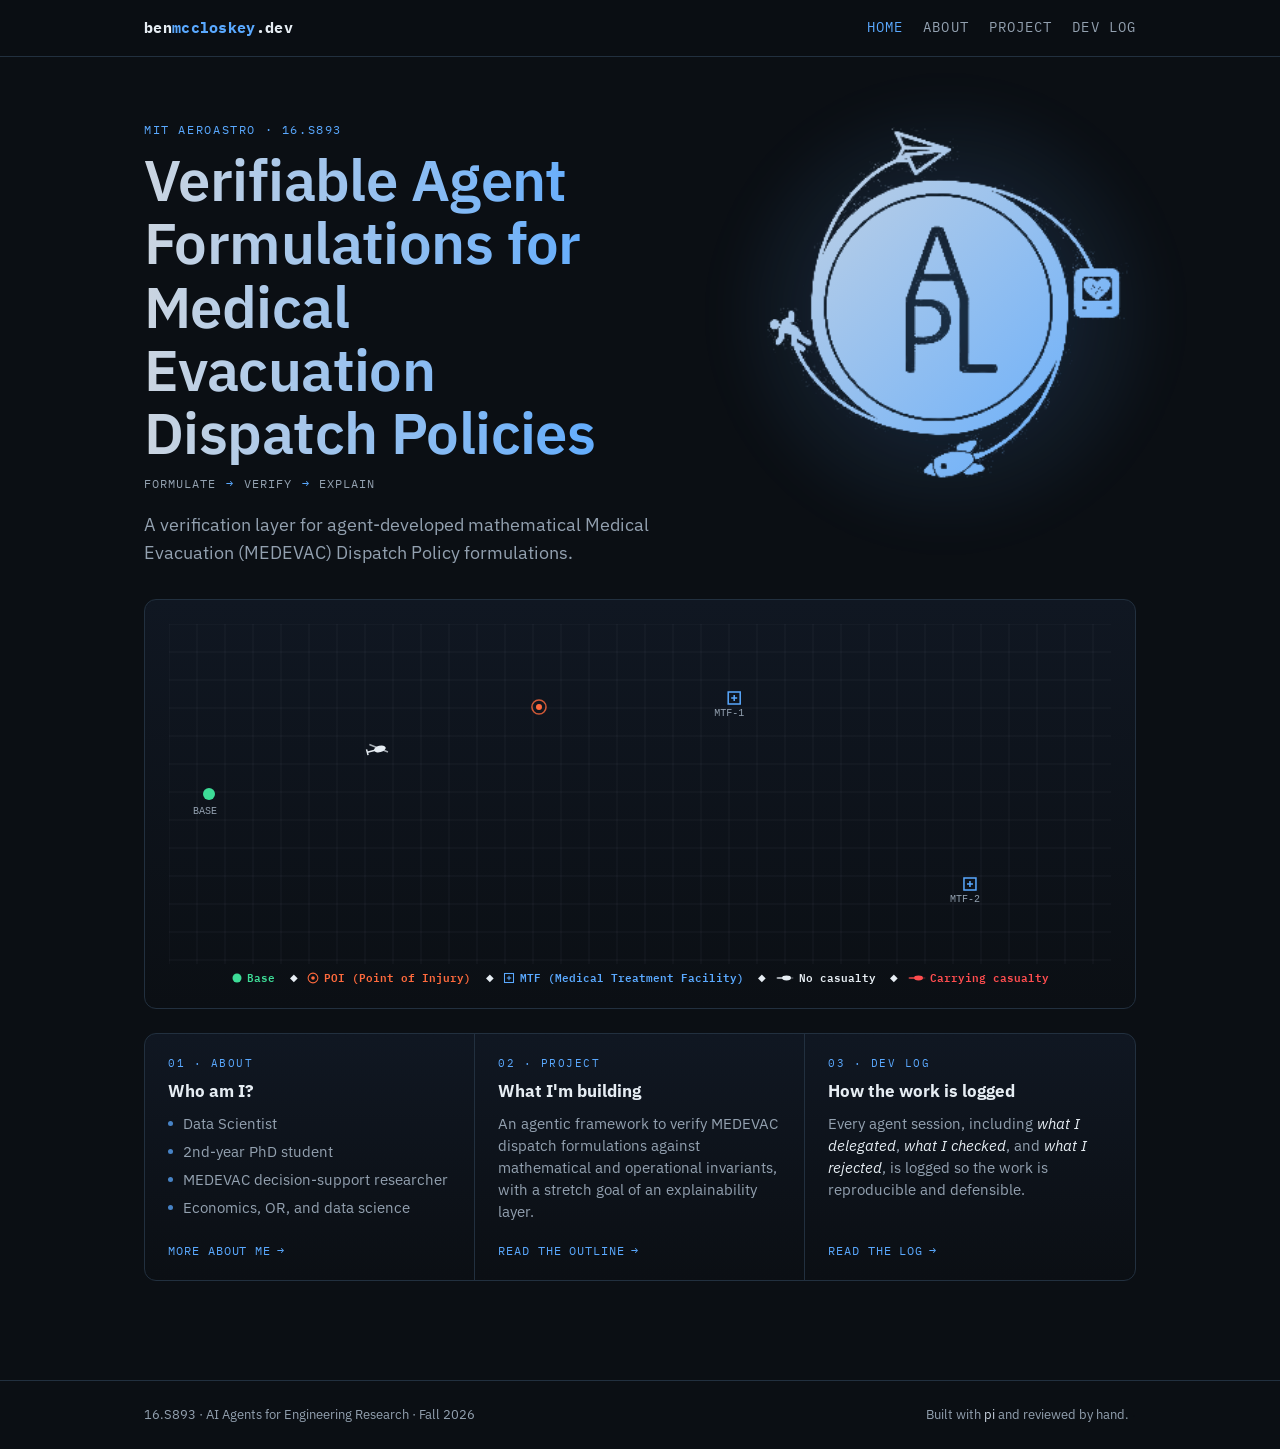
==== commit 42cd3535: "Put site HTML back at the repo root" ====
--- a/index.html
+++ b/index.html
@@ -3,22 +3,83 @@
 <head>
   <meta charset="utf-8" />
   <meta name="viewport" content="width=device-width, initial-scale=1" />
-  <meta http-equiv="refresh" content="0; url=pages/index.html" />
-  <link rel="canonical" href="pages/index.html" />
   <title>Ben McCloskey — 16.S893 Portfolio</title>
-  <style>
-    html, body {
-      margin: 0;
-      background: #0b0f14;
-      color: #93a1b0;
-      font-family: "IBM Plex Sans", sans-serif;
-    }
-    a { color: #5aa9ff; }
-    p { margin: 2rem auto; max-width: 40rem; padding: 0 1.5rem; }
-  </style>
-  <script>location.replace("pages/index.html");</script>
+  <link rel="preconnect" href="https://fonts.googleapis.com" />
+  <link rel="preconnect" href="https://fonts.gstatic.com" crossorigin />
+  <link href="https://fonts.googleapis.com/css2?family=IBM+Plex+Mono:wght@400;500;600;700&family=IBM+Plex+Sans:wght@400;500;600;700&display=swap" rel="stylesheet" />
+  <link rel="stylesheet" href="css/style.css?v=16" />
+  <noscript><style>body{opacity:1 !important;}</style></noscript>
 </head>
 <body>
-  <p><a href="pages/index.html">Open the site</a></p>
+  <main>
+    <div class="wrap">
+      <div class="hero-top">
+        <div class="hero-text">
+          <span class="eyebrow">MIT AeroAstro &middot; 16.S893</span>
+          <h1 class="hero-title">Verifiable Agent Formulations for Medical Evacuation Dispatch Policies</h1>
+          <p class="pipeline">Formulate <span class="arrow">&rarr;</span> Verify <span class="arrow">&rarr;</span> Explain</p>
+          <p class="lede">A verification layer for agent-developed mathematical Medical Evacuation (MEDEVAC) Dispatch Policy formulations.</p>
+        </div>
+        <div class="hero-figure">
+          <span class="apl-mark" role="img" aria-label="APL logo"></span>
+        </div>
+      </div>
+
+      <div class="hero">
+        <canvas id="dispatch-canvas" aria-label="Animated stylized MEDEVAC dispatch simulation" role="img"></canvas>
+        <ul class="hero-legend">
+          <li class="legend-base">
+            <svg class="icon" viewBox="0 0 16 16" width="12" height="12" aria-hidden="true"><circle cx="8" cy="8" r="6" fill="currentColor"/></svg>
+            Base
+          </li>
+          <li class="legend-poi">
+            <svg class="icon" viewBox="0 0 16 16" width="12" height="12" aria-hidden="true"><circle cx="8" cy="8" r="6.5" fill="none" stroke="currentColor" stroke-width="1.4"/><circle cx="8" cy="8" r="2.4" fill="currentColor"/></svg>
+            POI (Point of Injury)
+          </li>
+          <li class="legend-mtf">
+            <svg class="icon" viewBox="0 0 16 16" width="12" height="12" aria-hidden="true"><rect x="2" y="2" width="12" height="12" fill="none" stroke="currentColor" stroke-width="1.4"/><path d="M8 5v6M5 8h6" stroke="currentColor" stroke-width="1.4"/></svg>
+            MTF (Medical Treatment Facility)
+          </li>
+          <li class="legend-heli-empty">
+            <svg class="icon" viewBox="0 0 24 16" width="18" height="12" aria-hidden="true"><line x1="1" y1="8" x2="9" y2="8" stroke="currentColor" stroke-width="1.6"/><ellipse cx="14" cy="8" rx="6" ry="3.2" fill="currentColor"/><line x1="3" y1="8" x2="23" y2="8" stroke="currentColor" stroke-width="1" opacity="0.6"/></svg>
+            No casualty
+          </li>
+          <li class="legend-heli-casualty">
+            <svg class="icon" viewBox="0 0 24 16" width="18" height="12" aria-hidden="true"><line x1="1" y1="8" x2="9" y2="8" stroke="currentColor" stroke-width="1.6"/><ellipse cx="14" cy="8" rx="6" ry="3.2" fill="currentColor"/><line x1="3" y1="8" x2="23" y2="8" stroke="currentColor" stroke-width="1" opacity="0.6"/></svg>
+            Carrying casualty
+          </li>
+        </ul>
+      </div>
+
+      <div class="entry-grid">
+        <article class="entry-card">
+          <span class="entry-kicker">01 &middot; About</span>
+          <h3>Who am I?</h3>
+          <ul class="entry-list">
+            <li>Data Scientist</li>
+            <li>2nd-year PhD student</li>
+            <li>MEDEVAC decision-support researcher</li>
+            <li>Economics, OR, and data science</li>
+          </ul>
+          <a class="entry-link" href="about.html">More about me <span aria-hidden="true">&rarr;</span></a>
+        </article>
+        <article class="entry-card">
+          <span class="entry-kicker">02 &middot; Project</span>
+          <h3>What I'm building</h3>
+          <p>An agentic framework to verify MEDEVAC dispatch formulations against mathematical and operational invariants, with a stretch goal of an explainability layer.</p>
+          <a class="entry-link" href="project.html">Read the outline <span aria-hidden="true">&rarr;</span></a>
+        </article>
+        <article class="entry-card">
+          <span class="entry-kicker">03 &middot; Dev log</span>
+          <h3>How the work is logged</h3>
+          <p>Every agent session, including <em>what I delegated</em>, <em>what I checked</em>, and <em>what I rejected</em>, is logged so the work is reproducible and defensible.</p>
+          <a class="entry-link" href="devlog.html">Read the log <span aria-hidden="true">&rarr;</span></a>
+        </article>
+      </div>
+    </div>
+  </main>
+
+  <script src="js/layout.js?v=8"></script>
+  <script src="js/dispatch.js"></script>
 </body>
 </html>
--- a/css/style.css
+++ b/css/style.css
@@ -0,0 +1,753 @@
+:root {
+  --bg: #0b0f14;
+  --bg-panel: #111823;
+  --fg: #e6edf3;
+  --muted: #93a1b0;
+  --accent: #5aa9ff;
+  --accent-2: #cbd5e1;
+  --line: #22303f;
+  --max-w: 1040px;
+  --font-sans: "IBM Plex Sans", -apple-system, BlinkMacSystemFont, "Segoe UI", sans-serif;
+  --font-mono: "IBM Plex Mono", "SFMono-Regular", Consolas, monospace;
+}
+
+* { box-sizing: border-box; }
+
+html, body {
+  margin: 0;
+  padding: 0;
+  background: var(--bg);
+  color: var(--fg);
+  font-family: var(--font-sans);
+  line-height: 1.55;
+}
+
+a { color: var(--accent-2); text-decoration: none; }
+a:hover { text-decoration: underline; }
+
+.wrap {
+  max-width: var(--max-w);
+  margin: 0 auto;
+  padding: 0 1.5rem;
+}
+
+header.site-header {
+  border-bottom: 1px solid var(--line);
+  padding: 1rem 0;
+  position: sticky;
+  top: 0;
+  background: rgba(11, 15, 20, 0.92);
+  backdrop-filter: blur(6px);
+  z-index: 50;
+}
+
+.site-header .wrap {
+  display: flex;
+  align-items: center;
+  justify-content: space-between;
+  flex-wrap: wrap;
+  gap: 0.75rem;
+}
+
+.brand {
+  font-family: var(--font-mono);
+  font-weight: 700;
+  letter-spacing: 0.02em;
+  color: var(--fg);
+  font-size: 0.95rem;
+}
+
+.brand span { color: var(--accent); }
+
+nav.main-nav ul {
+  list-style: none;
+  display: flex;
+  gap: 1.25rem;
+  margin: 0;
+  padding: 0;
+  font-size: 0.85rem;
+  font-family: var(--font-mono);
+}
+
+nav.main-nav a {
+  color: var(--muted);
+  text-transform: uppercase;
+  letter-spacing: 0.08em;
+}
+
+nav.main-nav a.active,
+nav.main-nav a:hover {
+  color: var(--accent);
+  text-decoration: none;
+}
+
+main {
+  padding: 4rem 0 5rem;
+}
+
+h1, h2, h3 {
+  font-weight: 700;
+  line-height: 1.25;
+}
+
+h1 { font-size: 1.9rem; margin-bottom: 0.4rem; }
+h2 { font-size: 1.25rem; margin-top: 2.2rem; color: var(--accent-2); }
+h3 { font-size: 1.05rem; margin-top: 1.4rem; }
+
+.eyebrow {
+  display: block;
+  font-family: var(--font-mono);
+  font-size: 0.72rem;
+  letter-spacing: 0.14em;
+  text-transform: uppercase;
+  color: var(--accent);
+  margin-bottom: 0.6rem;
+}
+
+.hero-top {
+  display: flex;
+  align-items: flex-start;
+  justify-content: space-between;
+  gap: 2rem;
+}
+
+.hero-text {
+  flex: 1 1 auto;
+  min-width: 0;
+}
+
+.hero-figure {
+  flex: 0 0 auto;
+  display: flex;
+  align-items: center;
+  justify-content: center;
+  padding-top: 0.4rem;
+  position: relative;
+}
+
+.hero-figure::before {
+  content: "";
+  position: absolute;
+  inset: -10%;
+  border-radius: 50%;
+  background: radial-gradient(circle, rgba(90, 169, 255, 0.22), rgba(90, 169, 255, 0) 70%);
+  filter: blur(18px);
+  z-index: 0;
+}
+
+.apl-mark {
+  display: block;
+  width: clamp(200px, 30vw, 380px);
+  height: clamp(200px, 30vw, 380px);
+  position: relative;
+  z-index: 1;
+  background: linear-gradient(135deg, var(--accent-2), var(--accent));
+  -webkit-mask-image: url("../figures/apl-logo-transparent.png");
+  mask-image: url("../figures/apl-logo-transparent.png");
+  -webkit-mask-repeat: no-repeat;
+  mask-repeat: no-repeat;
+  -webkit-mask-size: contain;
+  mask-size: contain;
+  -webkit-mask-position: center;
+  mask-position: center;
+  filter: drop-shadow(0 0 0.5rem rgba(90, 169, 255, 0.5))
+          drop-shadow(0 0 1.5rem rgba(203, 213, 225, 0.3));
+}
+
+@media (max-width: 640px) {
+  .hero-top {
+    flex-direction: column;
+    align-items: flex-start;
+  }
+
+  .hero-figure {
+    padding-top: 0;
+  }
+}
+
+.hero-title {
+  font-size: clamp(2.2rem, 6vw, 3.6rem);
+  font-weight: 600;
+  letter-spacing: -0.01em;
+  line-height: 1.1;
+  max-width: 14ch;
+  margin: 0 0 0.6rem;
+  background: linear-gradient(90deg, var(--accent-2), var(--accent));
+  -webkit-background-clip: text;
+  background-clip: text;
+  -webkit-text-fill-color: transparent;
+  color: transparent;
+}
+
+.pipeline {
+  font-family: var(--font-mono);
+  text-transform: uppercase;
+  letter-spacing: 0.08em;
+  font-size: 0.78rem;
+  color: var(--muted);
+  margin: 0 0 1rem;
+}
+
+.pipeline .arrow {
+  color: var(--accent);
+  margin: 0 0.15em;
+}
+
+p.lede {
+  color: var(--muted);
+  font-size: 1.15rem;
+  max-width: 36em;
+  margin-top: 0.2rem;
+  margin-bottom: 2rem;
+}
+
+.tag {
+  display: inline-block;
+  font-family: var(--font-mono);
+  font-size: 0.7rem;
+  letter-spacing: 0.08em;
+  text-transform: uppercase;
+  color: var(--accent);
+  border: 1px solid var(--accent);
+  border-radius: 999px;
+  padding: 0.15rem 0.6rem;
+  margin-bottom: 0.8rem;
+}
+
+.avatar {
+  display: block;
+  width: 220px;
+  height: 220px;
+  margin: 0 auto 1.2rem;
+  border-radius: 50%;
+  object-fit: cover;
+}
+
+.about-title {
+  text-align: center;
+}
+
+.about-lede {
+  text-align: center;
+  margin: 0 auto 2rem;
+}
+
+.social-links {
+  display: flex;
+  justify-content: center;
+  gap: 1.6rem;
+  margin-top: 0.8rem;
+}
+
+.social-links a {
+  display: inline-flex;
+  align-items: center;
+  justify-content: center;
+  color: var(--muted);
+  transition: color 0.15s ease;
+}
+
+.social-links a:hover,
+.social-links a:focus-visible {
+  color: var(--accent);
+}
+
+ul.social-links-list {
+  display: flex;
+  justify-content: center;
+  align-items: center;
+  gap: 2rem;
+  list-style: none;
+  padding-left: 0;
+  margin: 2rem 0 0;
+}
+
+ul.social-links-list li {
+  margin-bottom: 0;
+}
+
+ul.social-links-list a {
+  display: inline-flex;
+  align-items: center;
+  justify-content: center;
+  color: var(--muted);
+  transition: color 0.15s ease;
+}
+
+ul.social-links-list a:hover,
+ul.social-links-list a:focus-visible {
+  color: var(--accent);
+}
+
+.card {
+  background: var(--bg-panel);
+  border: 1px solid var(--line);
+  border-radius: 10px;
+  padding: 1.2rem 1.4rem;
+}
+
+.card h3 { margin-top: 0; }
+
+.about-card {
+  margin-bottom: 2.4rem;
+}
+
+.about-card .entry-kicker {
+  font-size: 1.15rem;
+  letter-spacing: 0.08em;
+  margin-bottom: 0.9rem;
+}
+
+.about-card .entry-list li {
+  font-size: 1.08rem;
+  line-height: 1.6;
+  color: var(--fg);
+}
+
+.grid {
+  display: grid;
+  grid-template-columns: repeat(auto-fit, minmax(220px, 1fr));
+  gap: 1rem;
+  margin: 1.2rem 0;
+}
+
+.grid .card { margin: 0; }
+
+.photo-grid {
+  display: grid;
+  grid-template-columns: repeat(3, minmax(0, 1fr));
+  gap: 0.9rem;
+  margin: 1.4rem 0 2rem;
+}
+
+.photo-grid figure {
+  position: relative;
+  margin: 0;
+  border-radius: 10px;
+  overflow: hidden;
+  border: 1px solid var(--line);
+  background: var(--bg-panel);
+}
+
+.photo-grid img {
+  display: block;
+  width: 100%;
+  height: 190px;
+  object-fit: cover;
+}
+
+.photo-grid figcaption {
+  position: absolute;
+  inset: auto 0 0 0;
+  padding: 0.5rem 0.6rem;
+  font-size: 0.7rem;
+  line-height: 1.35;
+  color: var(--fg);
+  background: linear-gradient(180deg, rgba(11,15,20,0) 0%, rgba(11,15,20,0.92) 55%);
+  opacity: 0;
+  transform: translateY(6px);
+  transition: opacity 160ms ease, transform 160ms ease;
+}
+
+.photo-grid figure:hover figcaption,
+.photo-grid figure:focus-within figcaption {
+  opacity: 1;
+  transform: translateY(0);
+}
+
+.photo-grid figcaption a {
+  color: var(--accent-2);
+}
+
+.photo-grid figcaption a:hover {
+  color: var(--accent);
+}
+
+.photo-grid a.photo-link {
+  display: block;
+}
+
+.photo-grid a.photo-link:focus-visible {
+  outline: 2px solid var(--accent);
+  outline-offset: 2px;
+}
+
+@media (max-width: 700px) {
+  .photo-grid {
+    grid-template-columns: 1fr;
+  }
+}
+
+.entry-grid {
+  display: grid;
+  grid-template-columns: repeat(3, minmax(0, 1fr));
+  gap: 0;
+  margin: 0 0 1.2rem;
+  border: 1px solid var(--line);
+  border-radius: 12px;
+  overflow: hidden;
+  background: linear-gradient(180deg, #101722, #0b0f14);
+}
+
+.entry-card {
+  display: flex;
+  flex-direction: column;
+  min-width: 0;
+  padding: 1.35rem 1.45rem 1.25rem;
+  border-right: 1px solid var(--line);
+  transition: background 180ms ease;
+  position: relative;
+  overflow: hidden;
+}
+
+.entry-card:last-child {
+  border-right: none;
+}
+
+.entry-card:hover {
+  background: rgba(90, 169, 255, 0.05);
+}
+
+.entry-kicker {
+  display: block;
+  font-family: var(--font-mono);
+  font-size: 0.68rem;
+  letter-spacing: 0.14em;
+  text-transform: uppercase;
+  color: var(--accent);
+  margin-bottom: 0.55rem;
+}
+
+.entry-card h3 {
+  margin: 0 0 0.7rem;
+  font-size: 1.05rem;
+  line-height: 1.25;
+}
+
+.entry-card p {
+  color: var(--muted);
+  font-size: 0.92rem;
+  line-height: 1.5;
+  margin: 0 0 1.15rem;
+  flex: 1 1 auto;
+  min-width: 0;
+  max-width: 100%;
+  white-space: normal;
+  overflow-wrap: break-word;
+}
+
+.entry-card em {
+  font-style: italic;
+  color: var(--fg);
+}
+
+.entry-list {
+  list-style: none;
+  margin: 0 0 1.15rem;
+  padding: 0;
+  flex: 1 1 auto;
+  min-width: 0;
+}
+
+.entry-list li {
+  position: relative;
+  padding-left: 0.9rem;
+  margin-bottom: 0.42rem;
+  color: var(--muted);
+  font-size: 0.92rem;
+  line-height: 1.45;
+}
+
+.entry-list li:last-child {
+  margin-bottom: 0;
+}
+
+.entry-list li::before {
+  content: "";
+  position: absolute;
+  left: 0;
+  top: 0.55em;
+  width: 0.32rem;
+  height: 0.32rem;
+  border-radius: 50%;
+  background: var(--accent);
+  opacity: 0.75;
+}
+
+.entry-sublist {
+  list-style: none;
+  margin: 0.5rem 0 0.42rem;
+  padding: 0;
+}
+
+.entry-sublist li {
+  position: relative;
+  padding-left: 2rem;
+  margin-bottom: 0.42rem;
+  color: var(--muted);
+  font-size: 0.92rem;
+  line-height: 1.45;
+}
+
+.entry-sublist li:last-child {
+  margin-bottom: 0;
+}
+
+.entry-sublist li::before {
+  content: "";
+  position: absolute;
+  left: 1.15rem;
+  top: 0.55em;
+  width: 0.26rem;
+  height: 0.26rem;
+  border-radius: 50%;
+  background: var(--accent);
+  opacity: 0.55;
+}
+
+.about-card .entry-sublist li {
+  font-size: 0.96rem;
+  line-height: 1.5;
+  color: var(--fg);
+}
+
+.entry-link {
+  font-family: var(--font-mono);
+  font-size: 0.72rem;
+  letter-spacing: 0.08em;
+  text-transform: uppercase;
+  color: var(--accent);
+  margin-top: auto;
+  display: inline-flex;
+  align-items: center;
+  gap: 0.35rem;
+  width: fit-content;
+}
+
+.entry-link::after {
+  content: "";
+  position: absolute;
+  inset: 0;
+}
+
+.entry-link:hover {
+  color: var(--fg);
+  text-decoration: none;
+}
+
+@media (max-width: 800px) {
+  .entry-grid {
+    grid-template-columns: 1fr;
+  }
+
+  .entry-card {
+    border-right: none;
+    border-bottom: 1px solid var(--line);
+    padding: 1.25rem 1.2rem 1.15rem;
+  }
+
+  .entry-card:last-child {
+    border-bottom: none;
+  }
+}
+
+ul.clean { padding-left: 1.1rem; }
+ul.clean li { margin-bottom: 0.4rem; }
+
+table {
+  width: 100%;
+  border-collapse: collapse;
+  margin: 1rem 0;
+  font-size: 0.85rem;
+}
+
+th, td {
+  text-align: left;
+  padding: 0.5rem 0.6rem;
+  border-bottom: 1px solid var(--line);
+  vertical-align: top;
+}
+
+th { color: var(--muted); text-transform: uppercase; font-size: 0.72rem; letter-spacing: 0.05em; }
+
+footer.site-footer {
+  border-top: 1px solid var(--line);
+  padding: 1.5rem 0;
+  color: var(--muted);
+  font-size: 0.8rem;
+}
+
+footer.site-footer .wrap {
+  display: flex;
+  justify-content: space-between;
+  flex-wrap: wrap;
+  gap: 0.5rem;
+}
+
+.egg-dot {
+  color: var(--bg);
+  cursor: default;
+  user-select: none;
+  font-size: 0.7rem;
+}
+
+.egg-dot:hover { color: var(--line); }
+
+/* ---- Hero / animation ---- */
+
+.hero {
+  border: 1px solid var(--line);
+  border-radius: 12px;
+  background: linear-gradient(180deg, #101722, #0b0f14);
+  padding: 1.5rem;
+  margin-bottom: 1.5rem;
+  overflow: hidden;
+  position: relative;
+}
+
+#dispatch-canvas {
+  width: 100%;
+  height: 340px;
+  display: block;
+}
+
+.hero-legend {
+  display: flex;
+  flex-wrap: nowrap;
+  align-items: center;
+  justify-content: center;
+  gap: 0;
+  list-style: none;
+  margin: 0.5rem 0 0;
+  padding: 0;
+  font-family: var(--font-mono);
+  font-size: 0.66rem;
+  line-height: 1;
+  overflow-x: auto;
+  white-space: nowrap;
+  text-align: center;
+}
+
+.hero-legend li {
+  display: flex;
+  align-items: center;
+  gap: 0.3rem;
+  font-weight: 600;
+}
+
+.hero-legend li:not(:last-child)::after {
+  content: "\25C6"; /* white diamond separator */
+  color: #e6edf3;
+  margin: 0 0.6rem;
+  font-weight: 400;
+  font-size: 0.6rem;
+}
+
+.hero-legend .icon {
+  flex: none;
+  display: block;
+}
+
+.legend-base { color: #3ddc97; }
+.legend-poi { color: #ff6a3d; }
+.legend-mtf { color: #5aa9ff; }
+.legend-heli-empty { color: #e6edf3; }
+.legend-heli-casualty { color: #ff4d4f; }
+
+/* ---- Devlog ---- */
+
+.log-entry {
+  border-left: 2px solid var(--line);
+  padding-left: 1rem;
+  margin-bottom: 1.6rem;
+}
+
+.log-entry .log-date {
+  color: var(--accent);
+  font-size: 0.78rem;
+  letter-spacing: 0.05em;
+  text-transform: uppercase;
+}
+
+.badge {
+  display: inline-block;
+  font-size: 0.68rem;
+  padding: 0.1rem 0.45rem;
+  border-radius: 4px;
+  margin-right: 0.3rem;
+  text-transform: uppercase;
+  letter-spacing: 0.04em;
+}
+
+.badge.delegated { background: rgba(203, 213, 225, 0.14); color: var(--accent-2); border: 1px solid rgba(203,213,225,0.35); }
+.badge.checked   { background: rgba(90, 169, 255, 0.14); color: var(--accent); border: 1px solid rgba(90,169,255,0.35); }
+.badge.rejected  { background: rgba(255, 255, 255, 0.08); color: var(--muted); border: 1px solid var(--line); }
+
+/* ---- Easter egg overlay ---- */
+
+#egg-overlay {
+  position: fixed;
+  inset: 0;
+  pointer-events: none;
+  z-index: 999;
+  overflow: hidden;
+  display: none;
+}
+
+#egg-overlay.active { display: block; }
+
+.heli {
+  position: absolute;
+  top: 40%;
+  left: -10%;
+  font-size: 2.4rem;
+  transform: scaleX(-1);
+  animation: fly 3.2s linear forwards;
+}
+
+@keyframes fly {
+  from { left: -10%; top: 60%; }
+  to   { left: 110%; top: 15%; }
+}
+
+.egg-note {
+  position: fixed;
+  bottom: 1.5rem;
+  right: 1.5rem;
+  background: var(--bg-panel);
+  border: 1px solid var(--accent);
+  color: var(--fg);
+  padding: 0.7rem 1rem;
+  border-radius: 8px;
+  font-size: 0.8rem;
+  max-width: 260px;
+  opacity: 0;
+  transition: opacity 0.4s ease;
+}
+
+.egg-note.show { opacity: 1; }
+
+@media (max-width: 600px) {
+  nav.main-nav ul { gap: 0.8rem; font-size: 0.75rem; }
+  h1 { font-size: 1.5rem; }
+  #dispatch-canvas { height: 220px; }
+}
+
+/* ---- Page transition: fade ---- */
+
+body {
+  opacity: 0;
+  transition: opacity 450ms ease;
+}
+
+body.page-ready {
+  opacity: 1;
+}
+
+body.page-leaving {
+  opacity: 0;
+}
+
+@media (prefers-reduced-motion: reduce) {
+  body { opacity: 1 !important; transition: none !important; }
+}
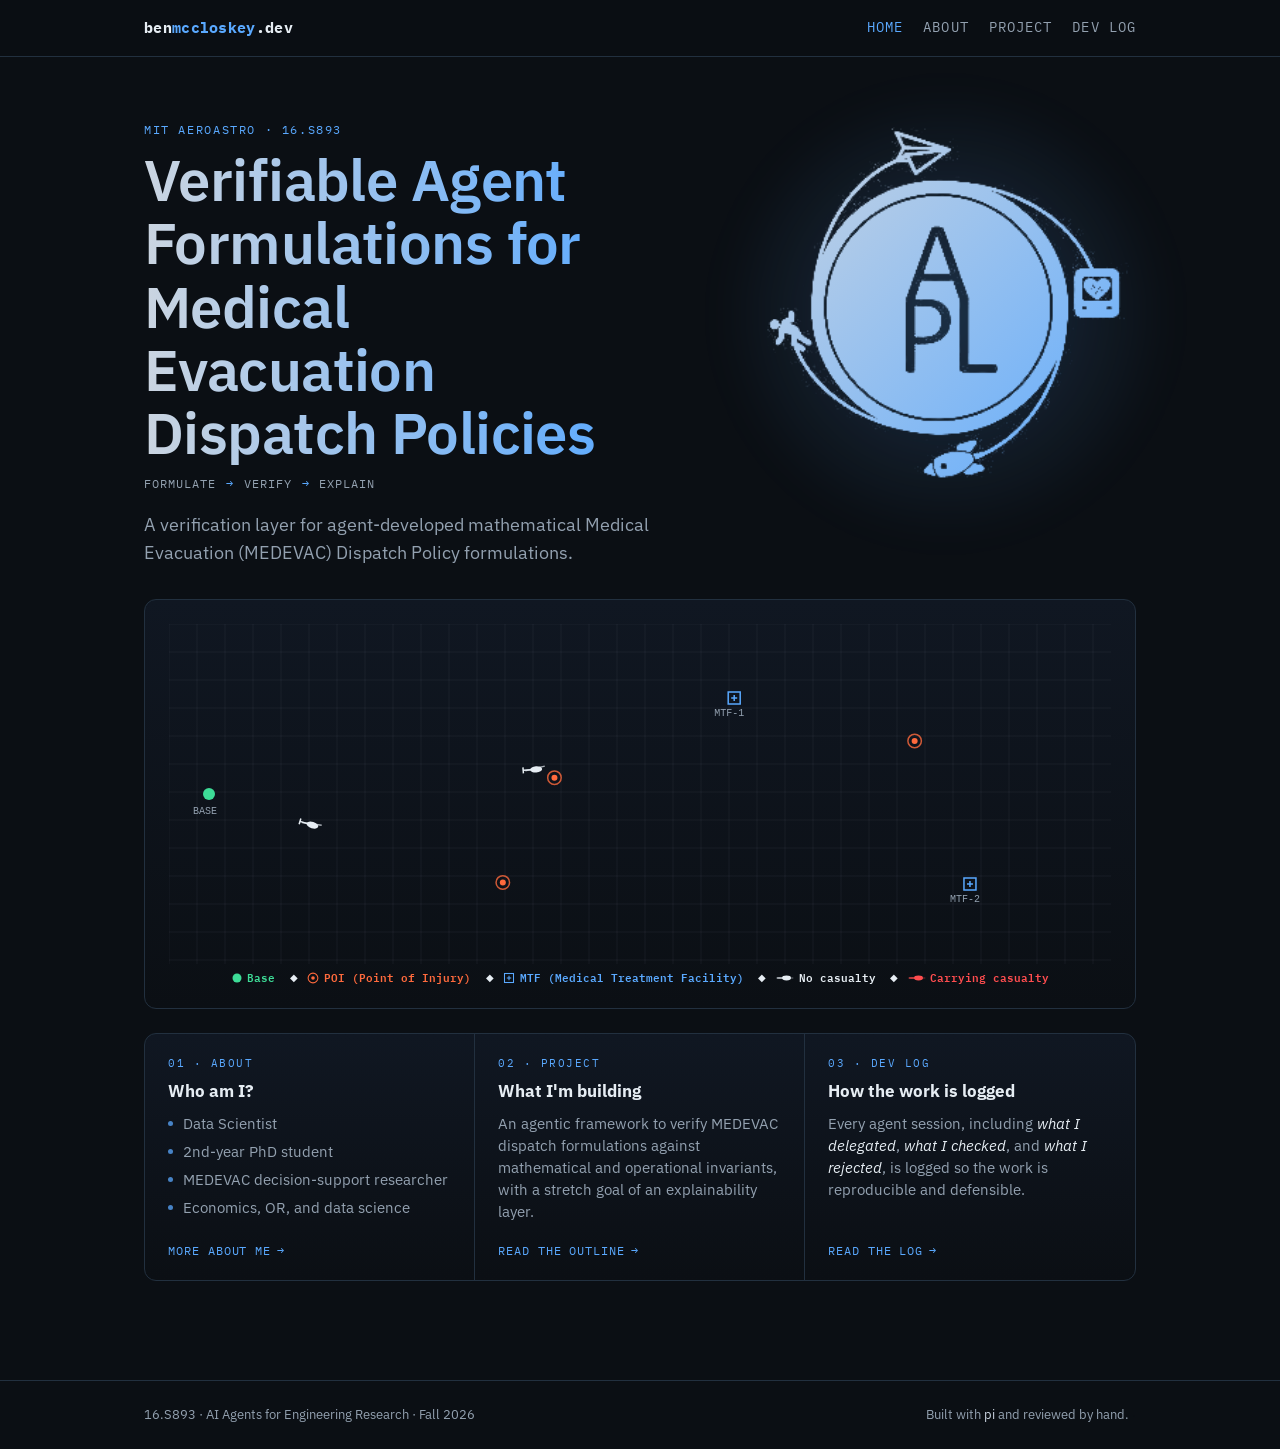
==== commit 2f53f20e: "changes to the graphic" ====
--- a/index.html
+++ b/index.html
@@ -80,6 +80,6 @@
   </main>
 
   <script src="js/layout.js?v=8"></script>
-  <script src="js/dispatch.js"></script>
+  <script src="js/dispatch.js?v=2"></script>
 </body>
 </html>
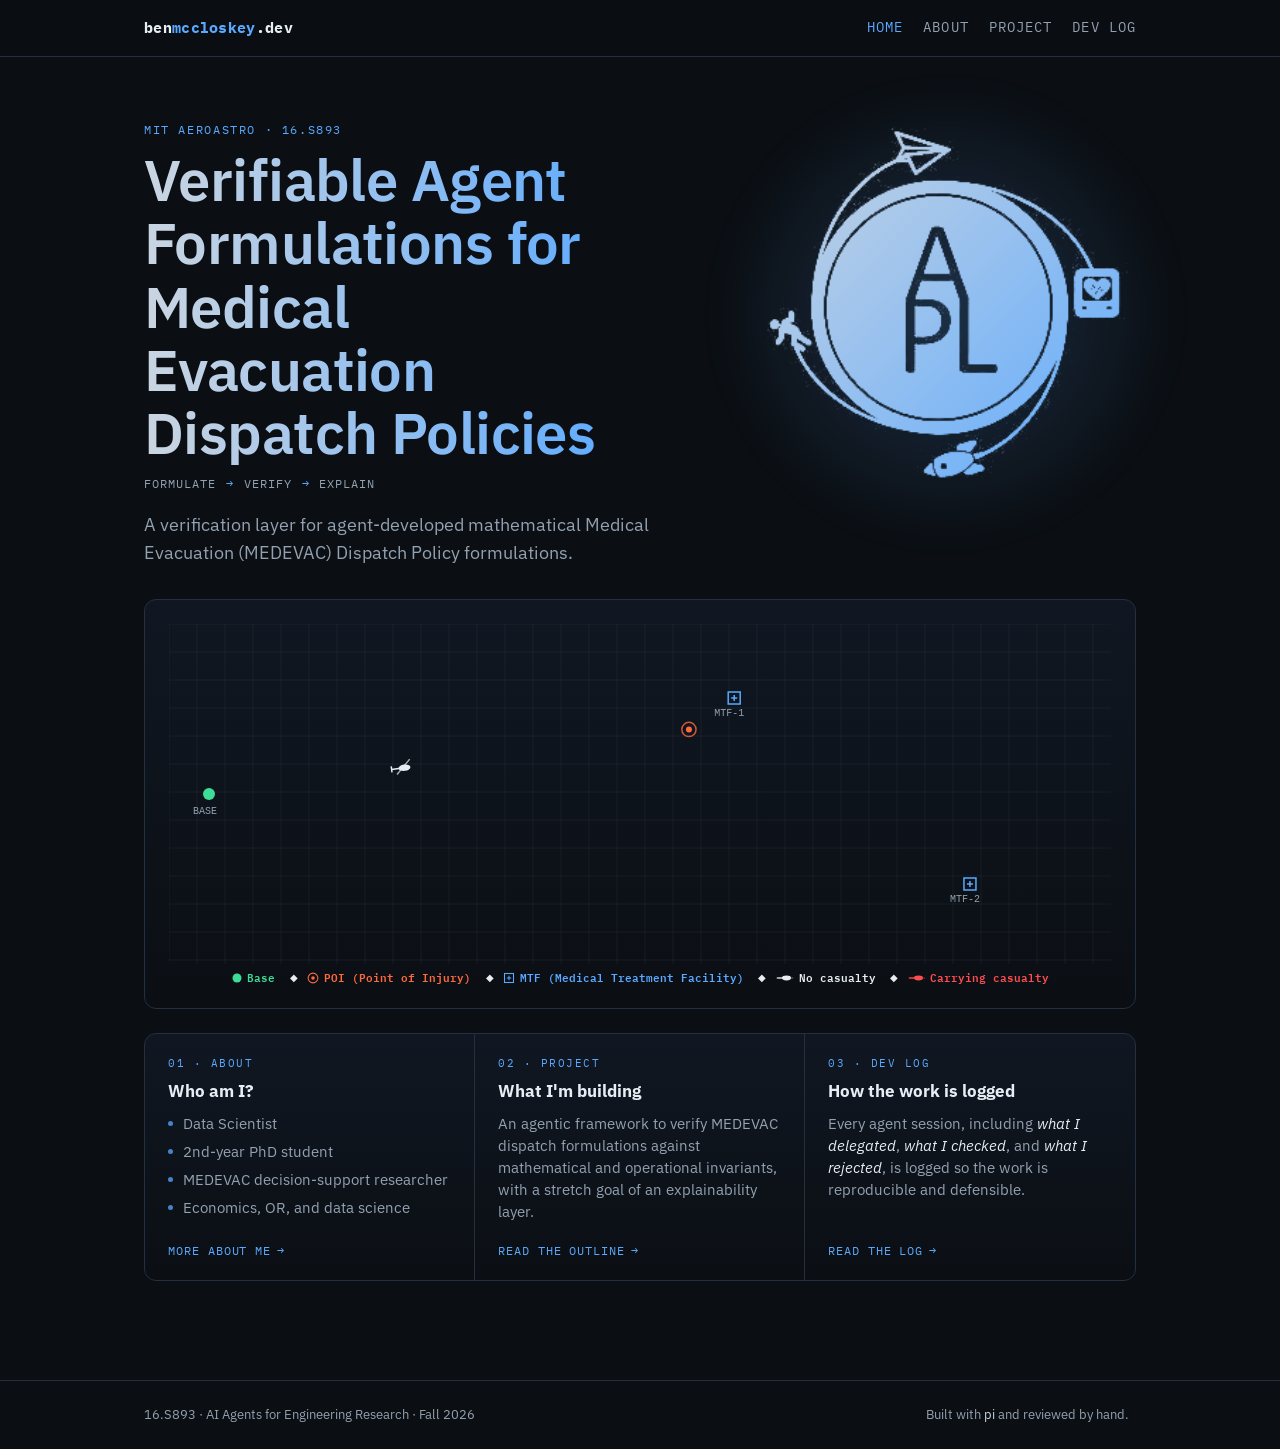
==== commit 3450870a: "Add project .pi folder" ====
--- a/index.html
+++ b/index.html
@@ -80,6 +80,6 @@
   </main>
 
   <script src="js/layout.js?v=8"></script>
-  <script src="js/dispatch.js?v=2"></script>
+  <script src="js/dispatch.js?v=4"></script>
 </body>
 </html>
